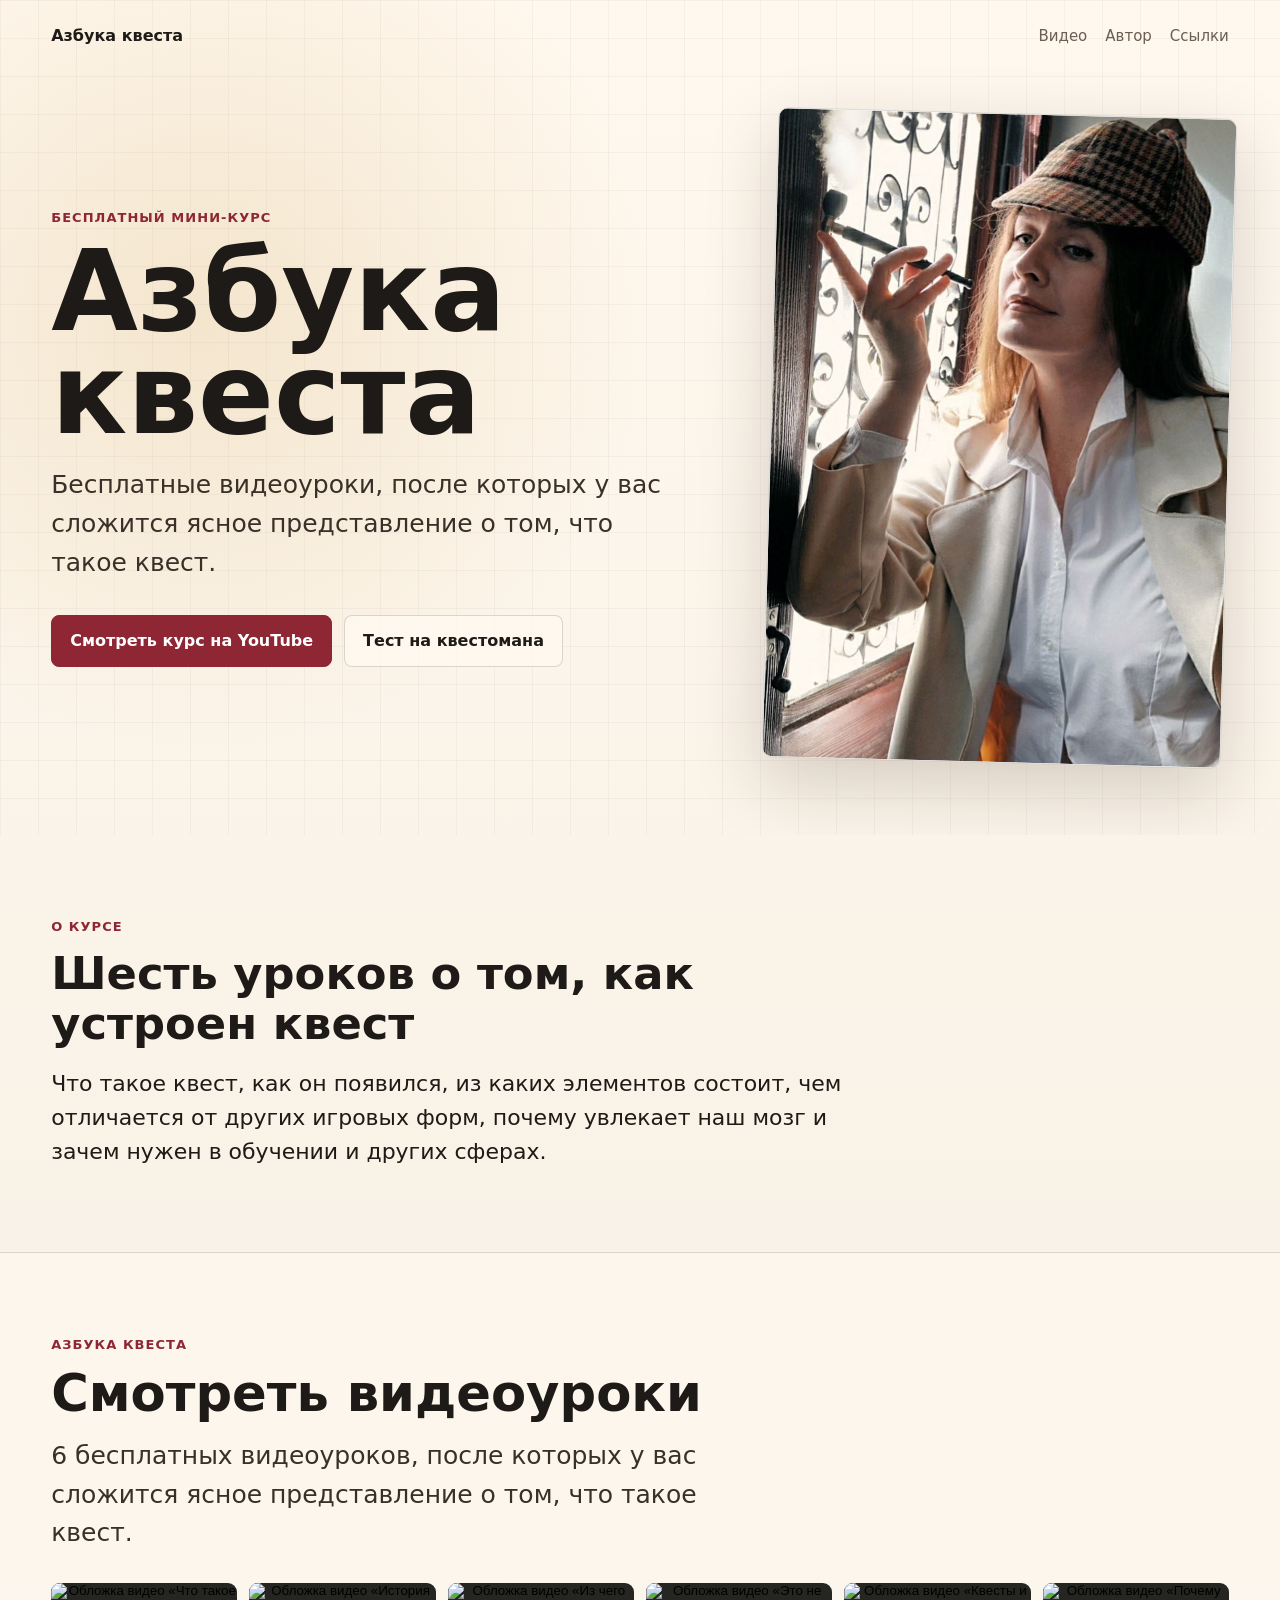
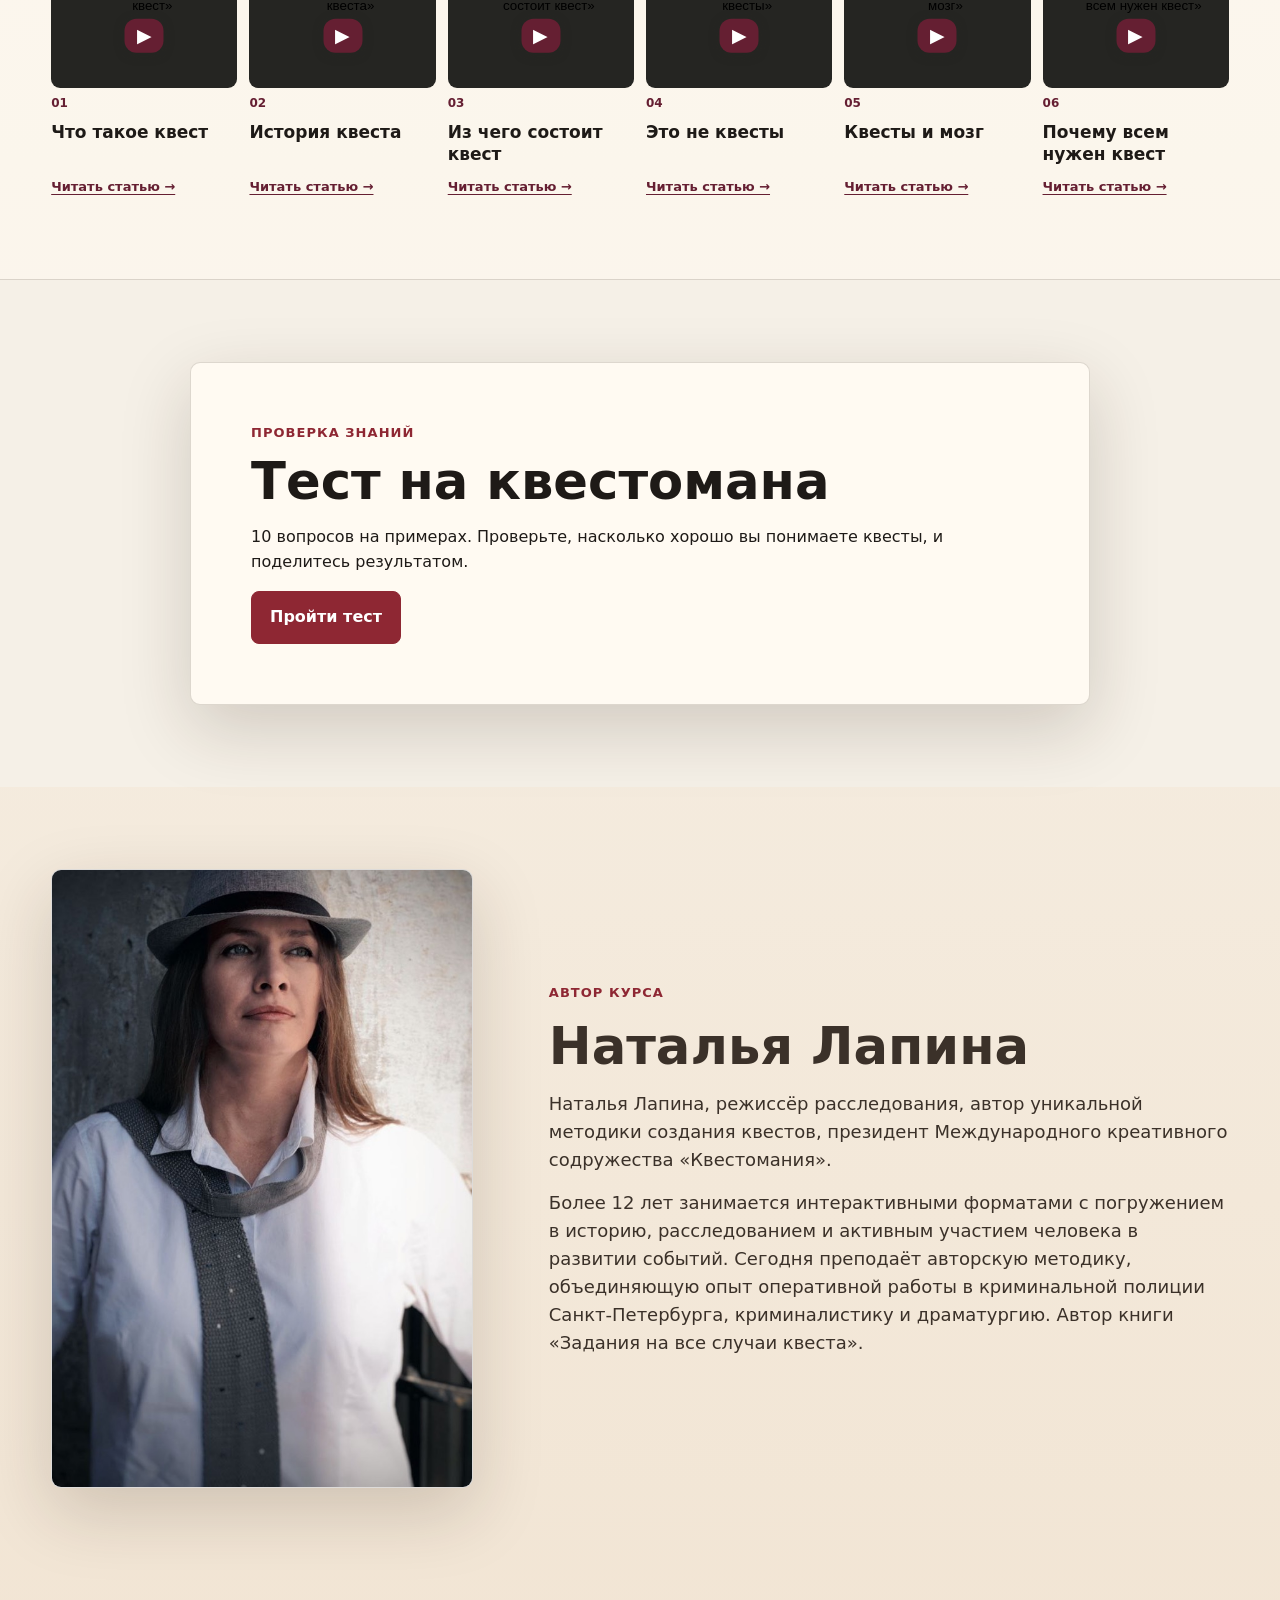
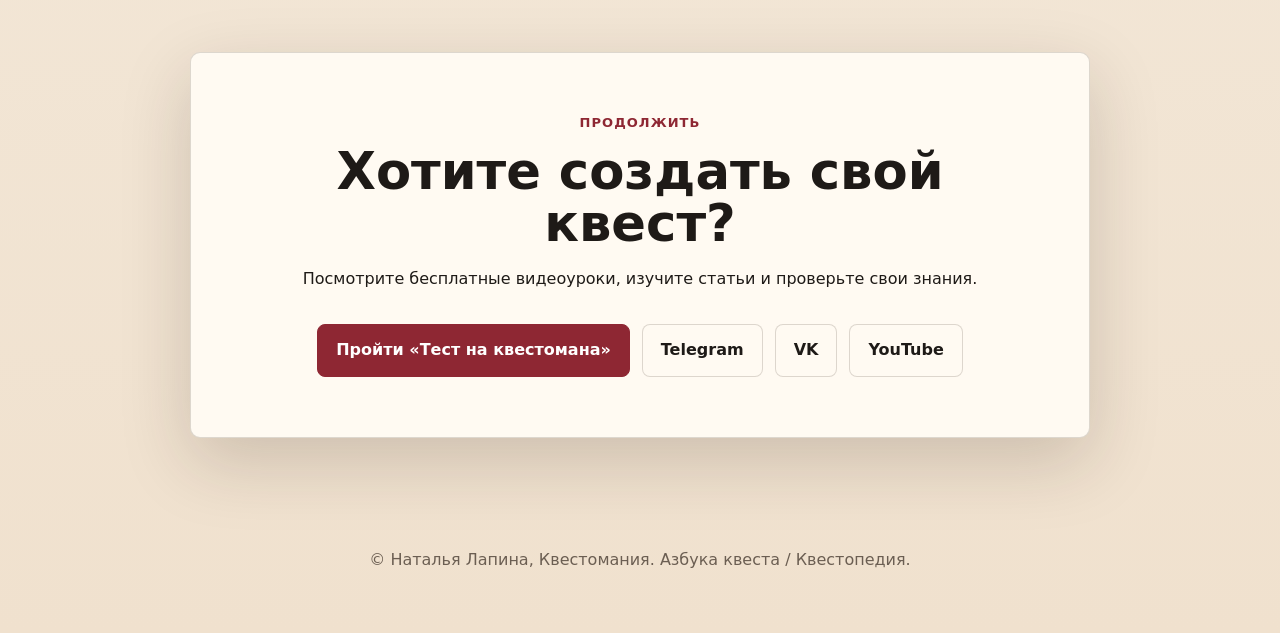
==== index.html @ 69cd8fe6 "Remove lesson count from hero to allow future lessons" ====
<!doctype html>
<html lang="ru"><head><meta charset="utf-8"><meta name="viewport" content="width=device-width, initial-scale=1"><title>Азбука квеста — бесплатный курс Натальи Лапиной</title><meta name="description" content="Бесплатный курс Натальи Лапиной о создании настоящих квестов: что такое квест, история квеста, элементы квеста, отличие от квиза, дозора и игровой экскурсии, квесты и мозг."><meta name="keywords" content="Азбука квеста, Квестопедия, Наталья Лапина, Квестомания, создание квестов, настоящий квест, детективный квест, городской квест, образовательный квест, квест-мастерская"><meta name="author" content="Наталья Лапина"><meta property="og:title" content="Азбука квеста — бесплатный курс Натальи Лапиной"><meta property="og:description" content="6 уроков о настоящих квестах: понятие, история, элементы, отличия от игровых форм и влияние квестов на мозг."><meta property="og:type" content="website"><style>
:root{--paper:#f6efe4;--ink:#1e1a17;--muted:#6b5e52;--line:rgba(48,36,24,.16);--red:#8e2733;--red-dark:#6f1722;--white:#fffaf2;--shadow:0 24px 70px rgba(42,26,14,.18)}*{box-sizing:border-box}html{scroll-behavior:smooth}body{margin:0;background:radial-gradient(circle at 16% 8%,rgba(201,151,62,.18),transparent 28rem),linear-gradient(180deg,#fff8ee 0%,var(--paper) 46%,#f0e1ce 100%);color:var(--ink);font-family:Inter,system-ui,-apple-system,BlinkMacSystemFont,"Segoe UI",Arial,sans-serif;line-height:1.55}a{color:inherit}img{display:block;width:100%}.hero{min-height:92vh;padding:24px clamp(18px,4vw,60px) 72px;position:relative;overflow:hidden}.hero:before{content:"";position:absolute;inset:0;background-image:linear-gradient(rgba(30,26,23,.035) 1px,transparent 1px),linear-gradient(90deg,rgba(30,26,23,.035) 1px,transparent 1px);background-size:38px 38px;pointer-events:none}.topbar,.hero-grid,.section-inner,.footer{position:relative;z-index:1}.topbar{display:flex;align-items:center;justify-content:space-between;gap:20px;max-width:1180px;margin:0 auto 64px}.brand{font-weight:800;text-decoration:none}.navlinks{display:flex;gap:18px;color:var(--muted);font-size:15px}.navlinks a{text-decoration:none}.hero-grid{max-width:1180px;margin:0 auto;display:grid;grid-template-columns:minmax(0,1.05fr) minmax(280px,.75fr);align-items:center;gap:clamp(32px,6vw,78px)}.eyebrow{margin:0 0 12px;color:var(--red);font-size:13px;font-weight:800;letter-spacing:.08em;text-transform:uppercase}h1,h2,h3,p{margin-top:0}h1{margin-bottom:20px;max-width:760px;font-size:clamp(48px,9vw,112px);line-height:.92;letter-spacing:0}h2{margin-bottom:18px;font-size:clamp(30px,4vw,56px);line-height:1.02;letter-spacing:0}h3{margin-bottom:12px;font-size:24px;line-height:1.15;letter-spacing:0}.lead{max-width:680px;color:#3a3028;font-size:clamp(19px,2.2vw,25px)}.actions{display:flex;flex-wrap:wrap;gap:12px;margin-top:32px}.actions.center{justify-content:center}.button{display:inline-flex;min-height:48px;align-items:center;justify-content:center;border:1px solid var(--line);border-radius:8px;padding:13px 18px;font-weight:800;text-decoration:none;transition:transform .18s ease,box-shadow .18s ease}.button:hover{transform:translateY(-2px);box-shadow:0 12px 28px rgba(42,26,14,.15)}.button.primary{background:var(--red);color:#fff;border-color:var(--red)}.button.ghost{background:rgba(255,250,242,.72)}.hero-photo,.author-photo,.ideysha-photo{margin:0;border:1px solid var(--line);border-radius:10px;box-shadow:var(--shadow);overflow:hidden;background:#fff}.hero-photo{transform:rotate(1.5deg)}.hero-photo img{aspect-ratio:.68;height:min(72vh,760px);object-fit:cover;object-position:center}.section{padding:82px clamp(18px,4vw,60px)}.section-inner{max-width:1180px;margin:0 auto}.two-col{display:grid;grid-template-columns:minmax(0,.78fr) minmax(0,1.22fr);gap:clamp(26px,6vw,80px)}.prose{color:#3b3129;font-size:18px}.prose p{margin-bottom:16px}.lessons{background:rgba(255,250,242,.62);border-block:1px solid var(--line)}.lesson-list{display:grid;grid-template-columns:repeat(5,minmax(0,1fr));gap:16px;margin-top:32px}.lesson-card{min-height:340px;display:flex;flex-direction:column;border:1px solid var(--line);border-radius:8px;background:var(--white);padding:22px;box-shadow:0 14px 36px rgba(42,26,14,.08)}.lesson-number{width:44px;height:44px;display:inline-flex;align-items:center;justify-content:center;margin-bottom:20px;border-radius:50%;background:#f2e3cf;color:var(--red-dark);font-weight:900}.lesson-card p{color:var(--muted);font-size:16px}.card-links{display:flex;gap:10px;margin-top:auto;padding-top:18px}.card-links a{flex:1;border:1px solid var(--line);border-radius:8px;padding:10px 12px;text-align:center;font-weight:800;text-decoration:none;background:#fff7ec}.author-grid,.ideysha-grid{display:grid;grid-template-columns:minmax(240px,.62fr) minmax(0,1fr);align-items:center;gap:clamp(28px,6vw,76px)}.author-photo img{aspect-ratio:.68;object-fit:cover;object-position:center}.ideysha{background:#15262b;color:#fff7ec}.ideysha .prose,.ideysha .eyebrow{color:#fff7ec}.ideysha .eyebrow{color:#f1c56b}.ideysha-grid{grid-template-columns:minmax(0,1fr) minmax(280px,.7fr)}.ideysha-photo img{aspect-ratio:1.05;object-fit:cover;object-position:center}.cta{text-align:center}.cta-box{max-width:900px;border:1px solid var(--line);border-radius:10px;background:var(--white);padding:clamp(30px,5vw,60px);box-shadow:var(--shadow)}.footer{padding:28px 20px 44px;color:var(--muted);text-align:center}@media(max-width:1080px){.lesson-list{grid-template-columns:repeat(2,minmax(0,1fr))}}@media(max-width:760px){.topbar{align-items:flex-start;flex-direction:column;margin-bottom:42px}.navlinks{width:100%;justify-content:space-between}.hero{min-height:auto;padding-bottom:44px}.hero-grid,.two-col,.author-grid,.ideysha-grid{grid-template-columns:1fr}.hero-photo{transform:none}.hero-photo img{height:auto}.section{padding-block:56px}.lesson-list{grid-template-columns:1fr}.lesson-card{min-height:0}}
.video-lessons{grid-template-columns:repeat(2,minmax(0,1fr))}.video-lessons .lesson-card{min-height:0}.video-lessons .lesson-card h3{font-size:21px}@media(max-width:760px){.video-lessons{grid-template-columns:1fr}}</style><style>.mini-video-row{display:grid;grid-template-columns:repeat(6,minmax(0,1fr));gap:12px;margin-top:30px}.mini-video-card{min-width:0}.mini-video-card h3{font-size:clamp(13px,1.35vw,17px);line-height:1.3;margin:8px 0 0}.mini-number{display:block;color:#651F32;font-size:12px;font-weight:800;margin-top:6px}.video-launch{width:100%;aspect-ratio:16/9;position:relative;display:block;padding:0;border:0;border-radius:9px;overflow:hidden;cursor:pointer;background:#252522}.video-launch img{width:100%;height:100%;display:block;object-fit:cover}.video-launch iframe{width:100%;height:100%;border:0}.video-play{position:absolute;top:50%;left:50%;transform:translate(-50%,-50%);background:#651F32;color:white;border-radius:12px;padding:5px 12px;font-size:19px;line-height:1.3;box-shadow:0 2px 10px #25252288}.video-launch:focus-visible{outline:3px solid #B89255;outline-offset:3px}@media(max-width:760px){.mini-video-row{display:flex;gap:12px;overflow-x:auto;scroll-snap-type:x proximity;padding-bottom:14px}.mini-video-card{flex:0 0 154px;scroll-snap-align:start}.mini-video-card h3{font-size:14px}}.mini-video-card{display:flex;flex-direction:column}.mini-video-card .video-article-link{display:inline-block;margin-top:auto;padding-top:12px;color:#651F32;font-size:13px;font-weight:800;text-decoration:underline;text-underline-offset:3px}.mini-video-card .video-article-link:hover{color:#252522}<style>.azbuka-intro{max-width:940px;margin:auto;padding:clamp(26px,4vw,52px);border:1px solid rgba(101,31,50,.22);border-left:6px solid #651F32;background:#F5F0E7;border-radius:18px}.azbuka-intro h2{max-width:850px;font-size:clamp(30px,3.5vw,48px);line-height:1.12;margin-bottom:18px}.azbuka-intro p:last-child{font-size:clamp(17px,1.75vw,22px);max-width:850px;line-height:1.55;margin:0}</style></head><body><header class="hero"><nav class="topbar" aria-label="Основная навигация"><a class="brand" href="#top">Азбука квеста</a><div class="navlinks"><a href="#lessons">Видео</a><a href="#author">Автор</a><a href="#contacts">Ссылки</a></div></nav><div class="hero-grid" id="top"><section class="hero-copy"><p class="eyebrow">Бесплатный мини-курс</p><h1>Азбука квеста</h1><p class="lead">Бесплатные видеоуроки, после которых у вас сложится ясное представление о том, что такое квест.</p><div class="actions"><a class="button primary" href="https://www.youtube.com/playlist?list=PLNCTRPRrq4Z8" target="_blank" rel="noreferrer">Смотреть курс на YouTube</a><a class="button ghost" href="test/">Тест на квестомана</a></div></section><figure class="hero-photo"><img src="[data-uri]" alt="Наталья Лапина, автор курса Азбука квеста"></figure></div></header><main><section class="intro section"><div class="section-inner"><div class="azbuka-intro"><p class="eyebrow">О курсе</p><h2>Шесть уроков о том, как устроен квест</h2><p>Что такое квест, как он появился, из каких элементов состоит, чем отличается от других игровых форм, почему увлекает наш мозг и зачем нужен в обучении и других сферах.</p></div></div></section><section class="section lessons" id="lessons"><div class="section-inner"><p class="eyebrow">Азбука квеста</p><h2>Смотреть видеоуроки</h2><p class="lead">6 бесплатных видеоуроков, после которых у вас сложится ясное представление о том, что такое квест.</p><div class="mini-video-row"><article class="mini-video-card"><button class="video-launch" type="button" data-youtube="Jn-knPm4Svk" aria-label="Смотреть видео 1: Что такое квест"><img loading="lazy" src="https://i.ytimg.com/vi/Jn-knPm4Svk/hqdefault.jpg" alt="Обложка видео «Что такое квест»"><span class="video-play" aria-hidden="true">▶</span></button><span class="mini-number">01</span><h3>Что такое квест</h3><a class="video-article-link" href="https://vk.com/@questomanija-chto-takoe-kvest" target="_blank" rel="noopener noreferrer">Читать статью →</a></article><article class="mini-video-card"><button class="video-launch" type="button" data-youtube="jW6POJvx4WA" aria-label="Смотреть видео 2: История квеста"><img loading="lazy" src="https://i.ytimg.com/vi/jW6POJvx4WA/hqdefault.jpg" alt="Обложка видео «История квеста»"><span class="video-play" aria-hidden="true">▶</span></button><span class="mini-number">02</span><h3>История квеста</h3><a class="video-article-link" href="https://vk.com/@questomanija-kvestopediya-2-istoriya-kvesta" target="_blank" rel="noopener noreferrer">Читать статью →</a></article><article class="mini-video-card"><button class="video-launch" type="button" data-youtube="Ya6nwq7uCY0" aria-label="Смотреть видео 3: Из чего состоит квест"><img loading="lazy" src="https://i.ytimg.com/vi/Ya6nwq7uCY0/hqdefault.jpg" alt="Обложка видео «Из чего состоит квест»"><span class="video-play" aria-hidden="true">▶</span></button><span class="mini-number">03</span><h3>Из чего состоит квест</h3><a class="video-article-link" href="https://vk.com/@questomanija-kvestopediya-3-iz-chego-sostoit-kvest" target="_blank" rel="noopener noreferrer">Читать статью →</a></article><article class="mini-video-card"><button class="video-launch" type="button" data-youtube="w9sYBz6BnTk" aria-label="Смотреть видео 4: Это не квесты"><img loading="lazy" src="https://i.ytimg.com/vi/w9sYBz6BnTk/hqdefault.jpg" alt="Обложка видео «Это не квесты»"><span class="video-play" aria-hidden="true">▶</span></button><span class="mini-number">04</span><h3>Это не квесты</h3><a class="video-article-link" href="https://vk.com/@questomanija-kvestopediya-4-eto-ne-kvesty" target="_blank" rel="noopener noreferrer">Читать статью →</a></article><article class="mini-video-card"><button class="video-launch" type="button" data-youtube="xln9HRz0F1E" aria-label="Смотреть видео 5: Квесты и мозг"><img loading="lazy" src="https://i.ytimg.com/vi/xln9HRz0F1E/hqdefault.jpg" alt="Обложка видео «Квесты и мозг»"><span class="video-play" aria-hidden="true">▶</span></button><span class="mini-number">05</span><h3>Квесты и мозг</h3><a class="video-article-link" href="https://vk.com/@questomanija-kvestopediya-5-kvesty-i-mozg" target="_blank" rel="noopener noreferrer">Читать статью →</a></article><article class="mini-video-card"><button class="video-launch" type="button" data-youtube="5U7kJAAYSE4" aria-label="Смотреть видео 6: Почему всем нужен квест"><img loading="lazy" src="https://i.ytimg.com/vi/5U7kJAAYSE4/hqdefault.jpg" alt="Обложка видео «Почему всем нужен квест»"><span class="video-play" aria-hidden="true">▶</span></button><span class="mini-number">06</span><h3>Почему всем нужен квест</h3><a class="video-article-link" href="https://vk.ru/@questomanija-kvestopediya-6-pochemu-vsem-nuzhen-kvest" target="_blank" rel="noopener noreferrer">Читать статью →</a></article></div></div></section><section class="section" id="questoman-test" style="background:#F5F0E7"><div class="section-inner cta-box"><p class="eyebrow">Проверка знаний</p><h2>Тест на квестомана</h2><p>10 вопросов на примерах. Проверьте, насколько хорошо вы понимаете квесты, и поделитесь результатом.</p><a class="button primary" href="test/">Пройти тест</a></div></section><section class="section author" id="author"><div class="section-inner author-grid"><figure class="author-photo"><img src="[data-uri]" alt="Наталья Лапина, Квестомания"></figure><div class="prose"><p class="eyebrow">Автор курса</p><h2>Наталья Лапина</h2><p>Наталья Лапина, режиссёр расследования, автор уникальной методики создания квестов, президент Международного креативного содружества «Квестомания».</p><p>Более 12 лет занимается интерактивными форматами с погружением в историю, расследованием и активным участием человека в развитии событий. Сегодня преподаёт авторскую методику, объединяющую опыт оперативной работы в криминальной полиции Санкт-Петербурга, криминалистику и драматургию. Автор книги «Задания на все случаи квеста».</p></div></div></section><section class="section cta" id="contacts"><div class="section-inner cta-box"><p class="eyebrow">Продолжить</p><h2>Хотите создать свой квест?</h2><p>Посмотрите бесплатные видеоуроки, изучите статьи и проверьте свои знания.</p><div class="actions center"><a class="button primary" href="test/">Пройти «Тест на квестомана»</a><a class="button ghost" href="https://t.me/questomanija" target="_blank" rel="noreferrer">Telegram</a><a class="button ghost" href="https://vk.com/questomanija" target="_blank" rel="noreferrer">VK</a><a class="button ghost" href="https://www.youtube.com/@questomanija" target="_blank" rel="noreferrer">YouTube</a></div></div></section></main><footer class="footer"><p>© Наталья Лапина, Квестомания. Азбука квеста / Квестопедия.</p></footer><script>document.querySelectorAll(".video-launch").forEach(button=>button.addEventListener("click",()=>{const id=button.dataset.youtube;const player=document.createElement("iframe");player.src="https://www.youtube-nocookie.com/embed/"+encodeURIComponent(id)+"?autoplay=1";player.title="Видеоурок: "+button.closest(".mini-video-card").querySelector("h3").textContent;player.allow="autoplay; encrypted-media; picture-in-picture; web-share";player.allowFullscreen=true;button.replaceWith(player)}));</script></body></html>
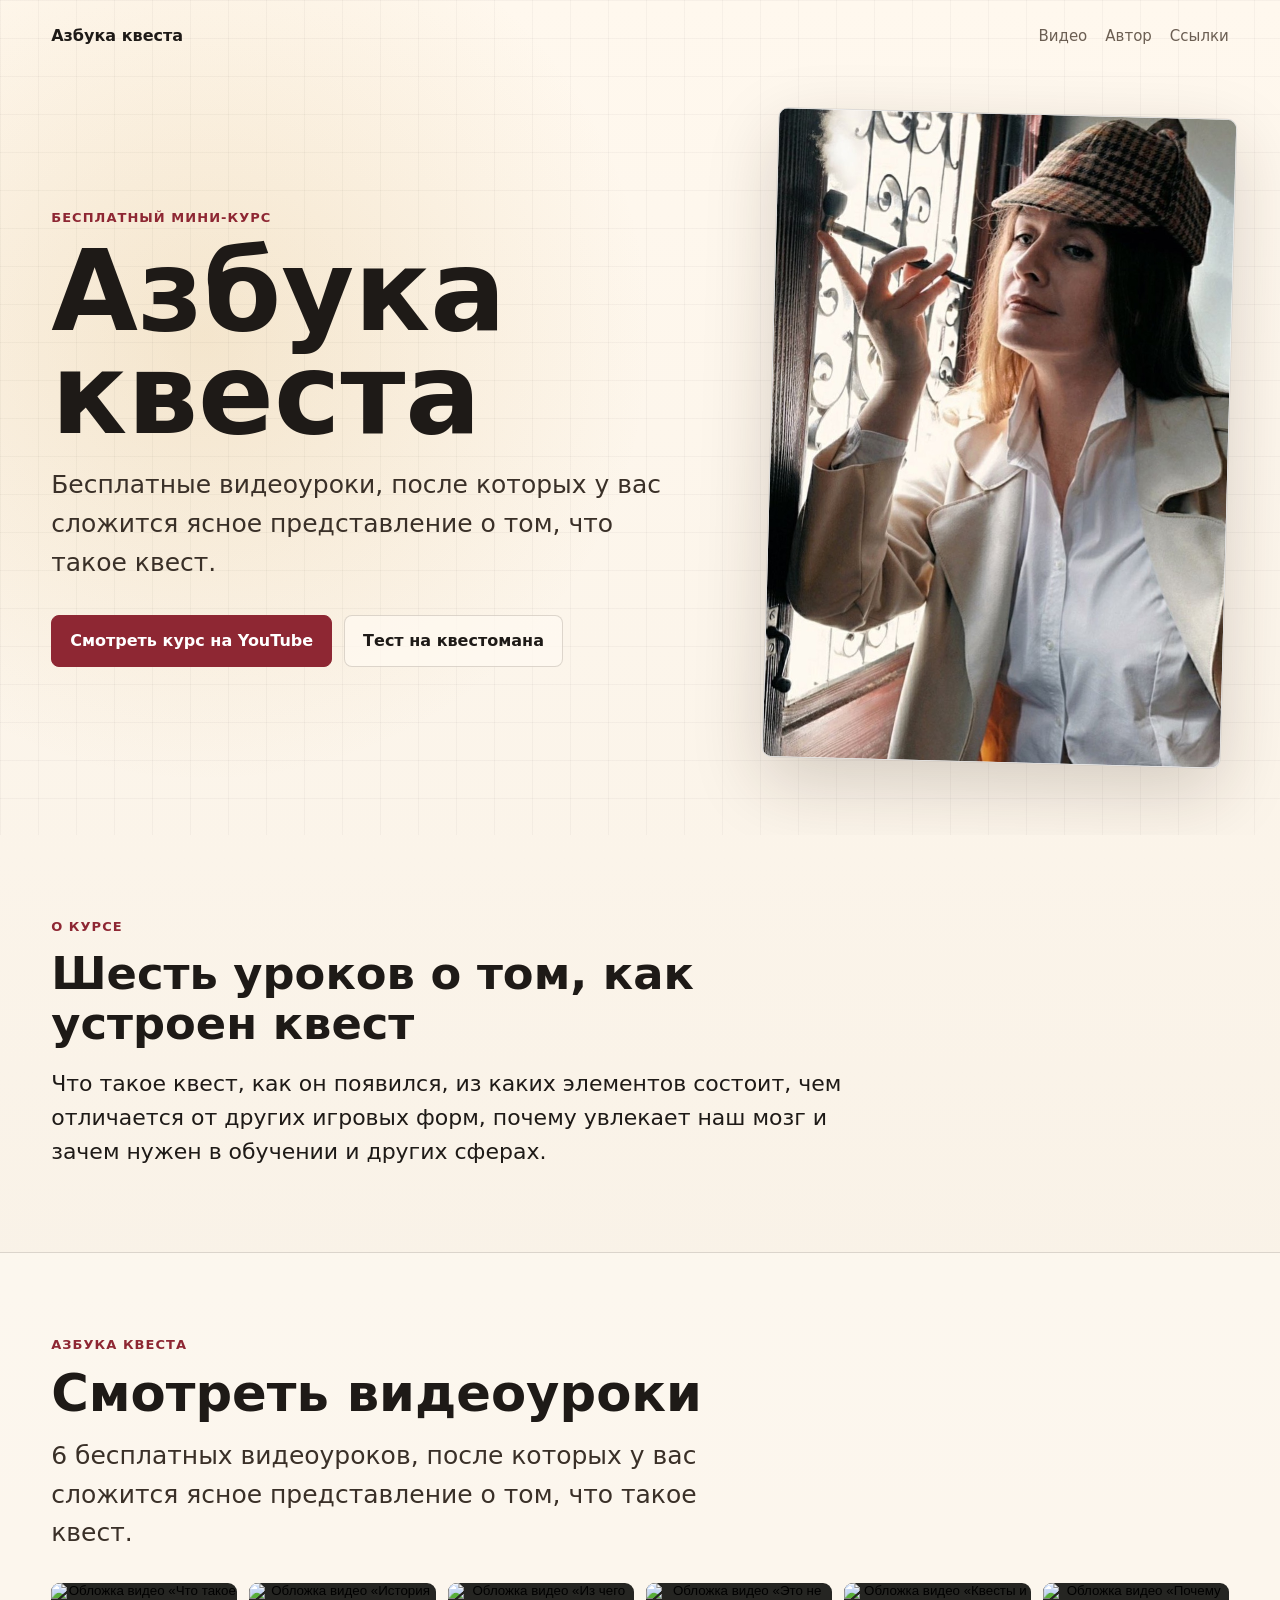
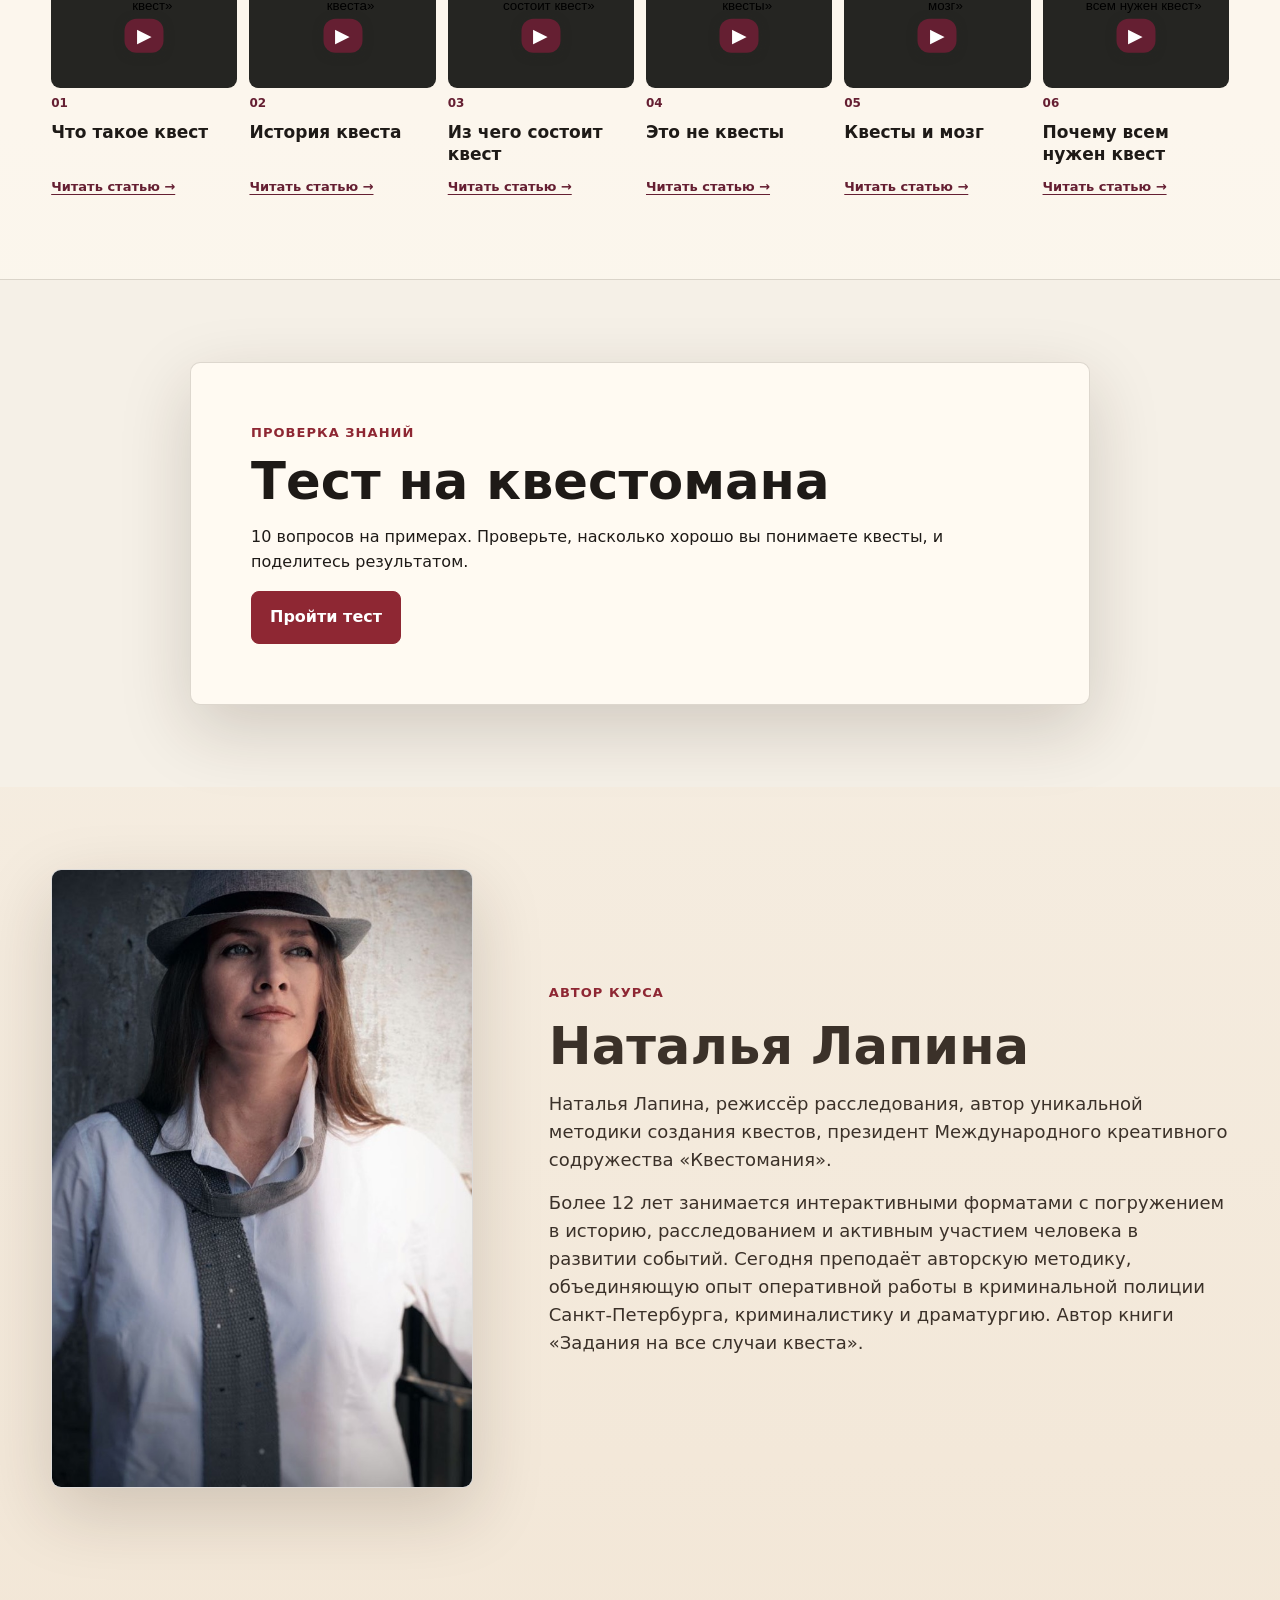
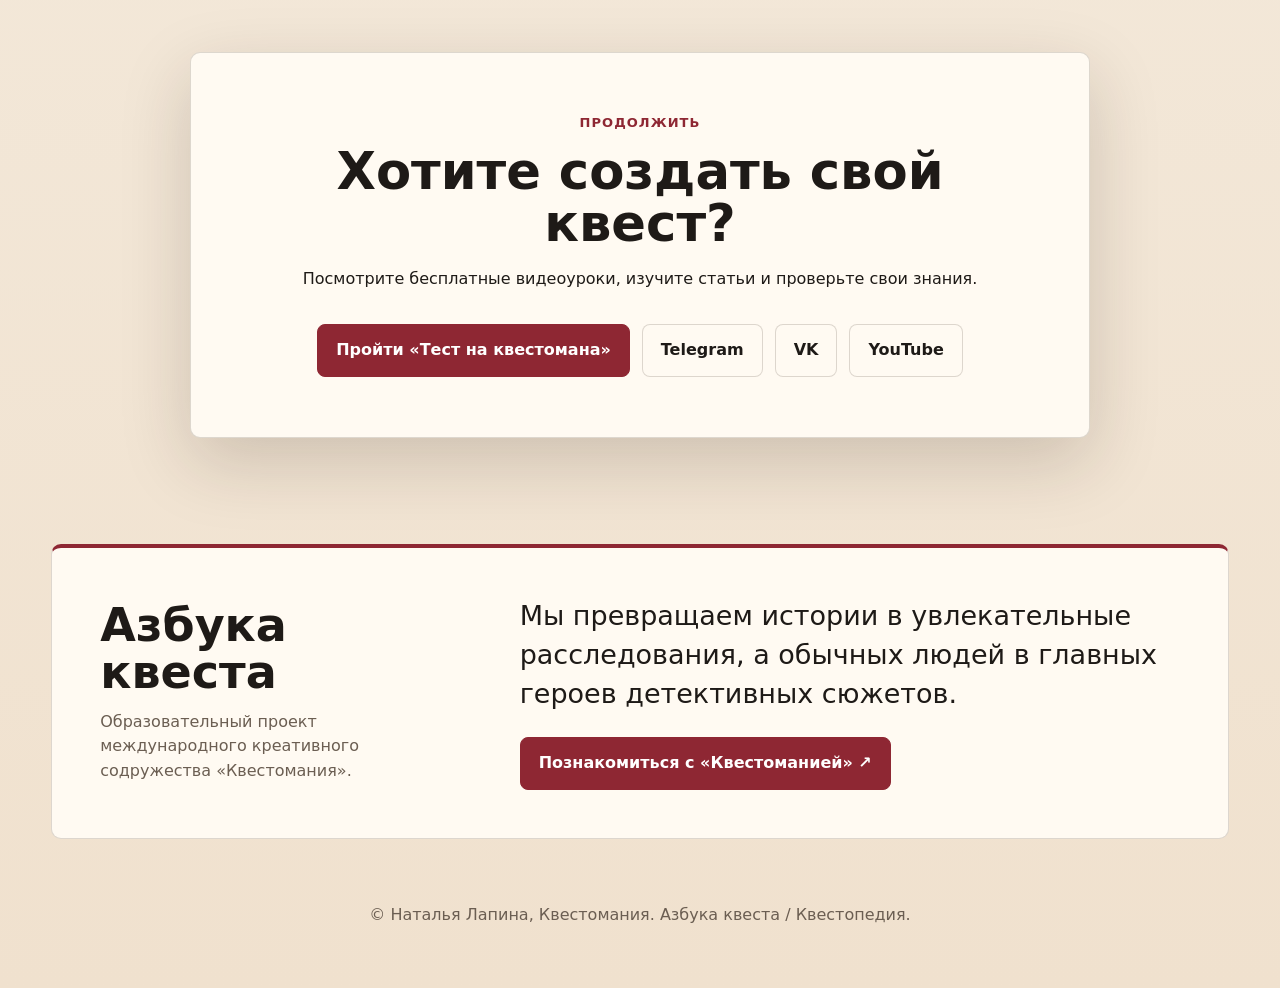
==== commit 213eff37: "Add Questomanija educational project block above footer" ====
--- a/index.html
+++ b/index.html
@@ -1,4 +1,6 @@
 <!doctype html>
 <html lang="ru"><head><meta charset="utf-8"><meta name="viewport" content="width=device-width, initial-scale=1"><title>Азбука квеста — бесплатный курс Натальи Лапиной</title><meta name="description" content="Бесплатный курс Натальи Лапиной о создании настоящих квестов: что такое квест, история квеста, элементы квеста, отличие от квиза, дозора и игровой экскурсии, квесты и мозг."><meta name="keywords" content="Азбука квеста, Квестопедия, Наталья Лапина, Квестомания, создание квестов, настоящий квест, детективный квест, городской квест, образовательный квест, квест-мастерская"><meta name="author" content="Наталья Лапина"><meta property="og:title" content="Азбука квеста — бесплатный курс Натальи Лапиной"><meta property="og:description" content="6 уроков о настоящих квестах: понятие, история, элементы, отличия от игровых форм и влияние квестов на мозг."><meta property="og:type" content="website"><style>
 :root{--paper:#f6efe4;--ink:#1e1a17;--muted:#6b5e52;--line:rgba(48,36,24,.16);--red:#8e2733;--red-dark:#6f1722;--white:#fffaf2;--shadow:0 24px 70px rgba(42,26,14,.18)}*{box-sizing:border-box}html{scroll-behavior:smooth}body{margin:0;background:radial-gradient(circle at 16% 8%,rgba(201,151,62,.18),transparent 28rem),linear-gradient(180deg,#fff8ee 0%,var(--paper) 46%,#f0e1ce 100%);color:var(--ink);font-family:Inter,system-ui,-apple-system,BlinkMacSystemFont,"Segoe UI",Arial,sans-serif;line-height:1.55}a{color:inherit}img{display:block;width:100%}.hero{min-height:92vh;padding:24px clamp(18px,4vw,60px) 72px;position:relative;overflow:hidden}.hero:before{content:"";position:absolute;inset:0;background-image:linear-gradient(rgba(30,26,23,.035) 1px,transparent 1px),linear-gradient(90deg,rgba(30,26,23,.035) 1px,transparent 1px);background-size:38px 38px;pointer-events:none}.topbar,.hero-grid,.section-inner,.footer{position:relative;z-index:1}.topbar{display:flex;align-items:center;justify-content:space-between;gap:20px;max-width:1180px;margin:0 auto 64px}.brand{font-weight:800;text-decoration:none}.navlinks{display:flex;gap:18px;color:var(--muted);font-size:15px}.navlinks a{text-decoration:none}.hero-grid{max-width:1180px;margin:0 auto;display:grid;grid-template-columns:minmax(0,1.05fr) minmax(280px,.75fr);align-items:center;gap:clamp(32px,6vw,78px)}.eyebrow{margin:0 0 12px;color:var(--red);font-size:13px;font-weight:800;letter-spacing:.08em;text-transform:uppercase}h1,h2,h3,p{margin-top:0}h1{margin-bottom:20px;max-width:760px;font-size:clamp(48px,9vw,112px);line-height:.92;letter-spacing:0}h2{margin-bottom:18px;font-size:clamp(30px,4vw,56px);line-height:1.02;letter-spacing:0}h3{margin-bottom:12px;font-size:24px;line-height:1.15;letter-spacing:0}.lead{max-width:680px;color:#3a3028;font-size:clamp(19px,2.2vw,25px)}.actions{display:flex;flex-wrap:wrap;gap:12px;margin-top:32px}.actions.center{justify-content:center}.button{display:inline-flex;min-height:48px;align-items:center;justify-content:center;border:1px solid var(--line);border-radius:8px;padding:13px 18px;font-weight:800;text-decoration:none;transition:transform .18s ease,box-shadow .18s ease}.button:hover{transform:translateY(-2px);box-shadow:0 12px 28px rgba(42,26,14,.15)}.button.primary{background:var(--red);color:#fff;border-color:var(--red)}.button.ghost{background:rgba(255,250,242,.72)}.hero-photo,.author-photo,.ideysha-photo{margin:0;border:1px solid var(--line);border-radius:10px;box-shadow:var(--shadow);overflow:hidden;background:#fff}.hero-photo{transform:rotate(1.5deg)}.hero-photo img{aspect-ratio:.68;height:min(72vh,760px);object-fit:cover;object-position:center}.section{padding:82px clamp(18px,4vw,60px)}.section-inner{max-width:1180px;margin:0 auto}.two-col{display:grid;grid-template-columns:minmax(0,.78fr) minmax(0,1.22fr);gap:clamp(26px,6vw,80px)}.prose{color:#3b3129;font-size:18px}.prose p{margin-bottom:16px}.lessons{background:rgba(255,250,242,.62);border-block:1px solid var(--line)}.lesson-list{display:grid;grid-template-columns:repeat(5,minmax(0,1fr));gap:16px;margin-top:32px}.lesson-card{min-height:340px;display:flex;flex-direction:column;border:1px solid var(--line);border-radius:8px;background:var(--white);padding:22px;box-shadow:0 14px 36px rgba(42,26,14,.08)}.lesson-number{width:44px;height:44px;display:inline-flex;align-items:center;justify-content:center;margin-bottom:20px;border-radius:50%;background:#f2e3cf;color:var(--red-dark);font-weight:900}.lesson-card p{color:var(--muted);font-size:16px}.card-links{display:flex;gap:10px;margin-top:auto;padding-top:18px}.card-links a{flex:1;border:1px solid var(--line);border-radius:8px;padding:10px 12px;text-align:center;font-weight:800;text-decoration:none;background:#fff7ec}.author-grid,.ideysha-grid{display:grid;grid-template-columns:minmax(240px,.62fr) minmax(0,1fr);align-items:center;gap:clamp(28px,6vw,76px)}.author-photo img{aspect-ratio:.68;object-fit:cover;object-position:center}.ideysha{background:#15262b;color:#fff7ec}.ideysha .prose,.ideysha .eyebrow{color:#fff7ec}.ideysha .eyebrow{color:#f1c56b}.ideysha-grid{grid-template-columns:minmax(0,1fr) minmax(280px,.7fr)}.ideysha-photo img{aspect-ratio:1.05;object-fit:cover;object-position:center}.cta{text-align:center}.cta-box{max-width:900px;border:1px solid var(--line);border-radius:10px;background:var(--white);padding:clamp(30px,5vw,60px);box-shadow:var(--shadow)}.footer{padding:28px 20px 44px;color:var(--muted);text-align:center}@media(max-width:1080px){.lesson-list{grid-template-columns:repeat(2,minmax(0,1fr))}}@media(max-width:760px){.topbar{align-items:flex-start;flex-direction:column;margin-bottom:42px}.navlinks{width:100%;justify-content:space-between}.hero{min-height:auto;padding-bottom:44px}.hero-grid,.two-col,.author-grid,.ideysha-grid{grid-template-columns:1fr}.hero-photo{transform:none}.hero-photo img{height:auto}.section{padding-block:56px}.lesson-list{grid-template-columns:1fr}.lesson-card{min-height:0}}
-.video-lessons{grid-template-columns:repeat(2,minmax(0,1fr))}.video-lessons .lesson-card{min-height:0}.video-lessons .lesson-card h3{font-size:21px}@media(max-width:760px){.video-lessons{grid-template-columns:1fr}}</style><style>.mini-video-row{display:grid;grid-template-columns:repeat(6,minmax(0,1fr));gap:12px;margin-top:30px}.mini-video-card{min-width:0}.mini-video-card h3{font-size:clamp(13px,1.35vw,17px);line-height:1.3;margin:8px 0 0}.mini-number{display:block;color:#651F32;font-size:12px;font-weight:800;margin-top:6px}.video-launch{width:100%;aspect-ratio:16/9;position:relative;display:block;padding:0;border:0;border-radius:9px;overflow:hidden;cursor:pointer;background:#252522}.video-launch img{width:100%;height:100%;display:block;object-fit:cover}.video-launch iframe{width:100%;height:100%;border:0}.video-play{position:absolute;top:50%;left:50%;transform:translate(-50%,-50%);background:#651F32;color:white;border-radius:12px;padding:5px 12px;font-size:19px;line-height:1.3;box-shadow:0 2px 10px #25252288}.video-launch:focus-visible{outline:3px solid #B89255;outline-offset:3px}@media(max-width:760px){.mini-video-row{display:flex;gap:12px;overflow-x:auto;scroll-snap-type:x proximity;padding-bottom:14px}.mini-video-card{flex:0 0 154px;scroll-snap-align:start}.mini-video-card h3{font-size:14px}}.mini-video-card{display:flex;flex-direction:column}.mini-video-card .video-article-link{display:inline-block;margin-top:auto;padding-top:12px;color:#651F32;font-size:13px;font-weight:800;text-decoration:underline;text-underline-offset:3px}.mini-video-card .video-article-link:hover{color:#252522}<style>.azbuka-intro{max-width:940px;margin:auto;padding:clamp(26px,4vw,52px);border:1px solid rgba(101,31,50,.22);border-left:6px solid #651F32;background:#F5F0E7;border-radius:18px}.azbuka-intro h2{max-width:850px;font-size:clamp(30px,3.5vw,48px);line-height:1.12;margin-bottom:18px}.azbuka-intro p:last-child{font-size:clamp(17px,1.75vw,22px);max-width:850px;line-height:1.55;margin:0}</style></head><body><header class="hero"><nav class="topbar" aria-label="Основная навигация"><a class="brand" href="#top">Азбука квеста</a><div class="navlinks"><a href="#lessons">Видео</a><a href="#author">Автор</a><a href="#contacts">Ссылки</a></div></nav><div class="hero-grid" id="top"><section class="hero-copy"><p class="eyebrow">Бесплатный мини-курс</p><h1>Азбука квеста</h1><p class="lead">Бесплатные видеоуроки, после которых у вас сложится ясное представление о том, что такое квест.</p><div class="actions"><a class="button primary" href="https://www.youtube.com/playlist?list=PLNCTRPRrq4Z8" target="_blank" rel="noreferrer">Смотреть курс на YouTube</a><a class="button ghost" href="test/">Тест на квестомана</a></div></section><figure class="hero-photo"><img src="[data-uri]" alt="Наталья Лапина, автор курса Азбука квеста"></figure></div></header><main><section class="intro section"><div class="section-inner"><div class="azbuka-intro"><p class="eyebrow">О курсе</p><h2>Шесть уроков о том, как устроен квест</h2><p>Что такое квест, как он появился, из каких элементов состоит, чем отличается от других игровых форм, почему увлекает наш мозг и зачем нужен в обучении и других сферах.</p></div></div></section><section class="section lessons" id="lessons"><div class="section-inner"><p class="eyebrow">Азбука квеста</p><h2>Смотреть видеоуроки</h2><p class="lead">6 бесплатных видеоуроков, после которых у вас сложится ясное представление о том, что такое квест.</p><div class="mini-video-row"><article class="mini-video-card"><button class="video-launch" type="button" data-youtube="Jn-knPm4Svk" aria-label="Смотреть видео 1: Что такое квест"><img loading="lazy" src="https://i.ytimg.com/vi/Jn-knPm4Svk/hqdefault.jpg" alt="Обложка видео «Что такое квест»"><span class="video-play" aria-hidden="true">▶</span></button><span class="mini-number">01</span><h3>Что такое квест</h3><a class="video-article-link" href="https://vk.com/@questomanija-chto-takoe-kvest" target="_blank" rel="noopener noreferrer">Читать статью →</a></article><article class="mini-video-card"><button class="video-launch" type="button" data-youtube="jW6POJvx4WA" aria-label="Смотреть видео 2: История квеста"><img loading="lazy" src="https://i.ytimg.com/vi/jW6POJvx4WA/hqdefault.jpg" alt="Обложка видео «История квеста»"><span class="video-play" aria-hidden="true">▶</span></button><span class="mini-number">02</span><h3>История квеста</h3><a class="video-article-link" href="https://vk.com/@questomanija-kvestopediya-2-istoriya-kvesta" target="_blank" rel="noopener noreferrer">Читать статью →</a></article><article class="mini-video-card"><button class="video-launch" type="button" data-youtube="Ya6nwq7uCY0" aria-label="Смотреть видео 3: Из чего состоит квест"><img loading="lazy" src="https://i.ytimg.com/vi/Ya6nwq7uCY0/hqdefault.jpg" alt="Обложка видео «Из чего состоит квест»"><span class="video-play" aria-hidden="true">▶</span></button><span class="mini-number">03</span><h3>Из чего состоит квест</h3><a class="video-article-link" href="https://vk.com/@questomanija-kvestopediya-3-iz-chego-sostoit-kvest" target="_blank" rel="noopener noreferrer">Читать статью →</a></article><article class="mini-video-card"><button class="video-launch" type="button" data-youtube="w9sYBz6BnTk" aria-label="Смотреть видео 4: Это не квесты"><img loading="lazy" src="https://i.ytimg.com/vi/w9sYBz6BnTk/hqdefault.jpg" alt="Обложка видео «Это не квесты»"><span class="video-play" aria-hidden="true">▶</span></button><span class="mini-number">04</span><h3>Это не квесты</h3><a class="video-article-link" href="https://vk.com/@questomanija-kvestopediya-4-eto-ne-kvesty" target="_blank" rel="noopener noreferrer">Читать статью →</a></article><article class="mini-video-card"><button class="video-launch" type="button" data-youtube="xln9HRz0F1E" aria-label="Смотреть видео 5: Квесты и мозг"><img loading="lazy" src="https://i.ytimg.com/vi/xln9HRz0F1E/hqdefault.jpg" alt="Обложка видео «Квесты и мозг»"><span class="video-play" aria-hidden="true">▶</span></button><span class="mini-number">05</span><h3>Квесты и мозг</h3><a class="video-article-link" href="https://vk.com/@questomanija-kvestopediya-5-kvesty-i-mozg" target="_blank" rel="noopener noreferrer">Читать статью →</a></article><article class="mini-video-card"><button class="video-launch" type="button" data-youtube="5U7kJAAYSE4" aria-label="Смотреть видео 6: Почему всем нужен квест"><img loading="lazy" src="https://i.ytimg.com/vi/5U7kJAAYSE4/hqdefault.jpg" alt="Обложка видео «Почему всем нужен квест»"><span class="video-play" aria-hidden="true">▶</span></button><span class="mini-number">06</span><h3>Почему всем нужен квест</h3><a class="video-article-link" href="https://vk.ru/@questomanija-kvestopediya-6-pochemu-vsem-nuzhen-kvest" target="_blank" rel="noopener noreferrer">Читать статью →</a></article></div></div></section><section class="section" id="questoman-test" style="background:#F5F0E7"><div class="section-inner cta-box"><p class="eyebrow">Проверка знаний</p><h2>Тест на квестомана</h2><p>10 вопросов на примерах. Проверьте, насколько хорошо вы понимаете квесты, и поделитесь результатом.</p><a class="button primary" href="test/">Пройти тест</a></div></section><section class="section author" id="author"><div class="section-inner author-grid"><figure class="author-photo"><img src="[data-uri]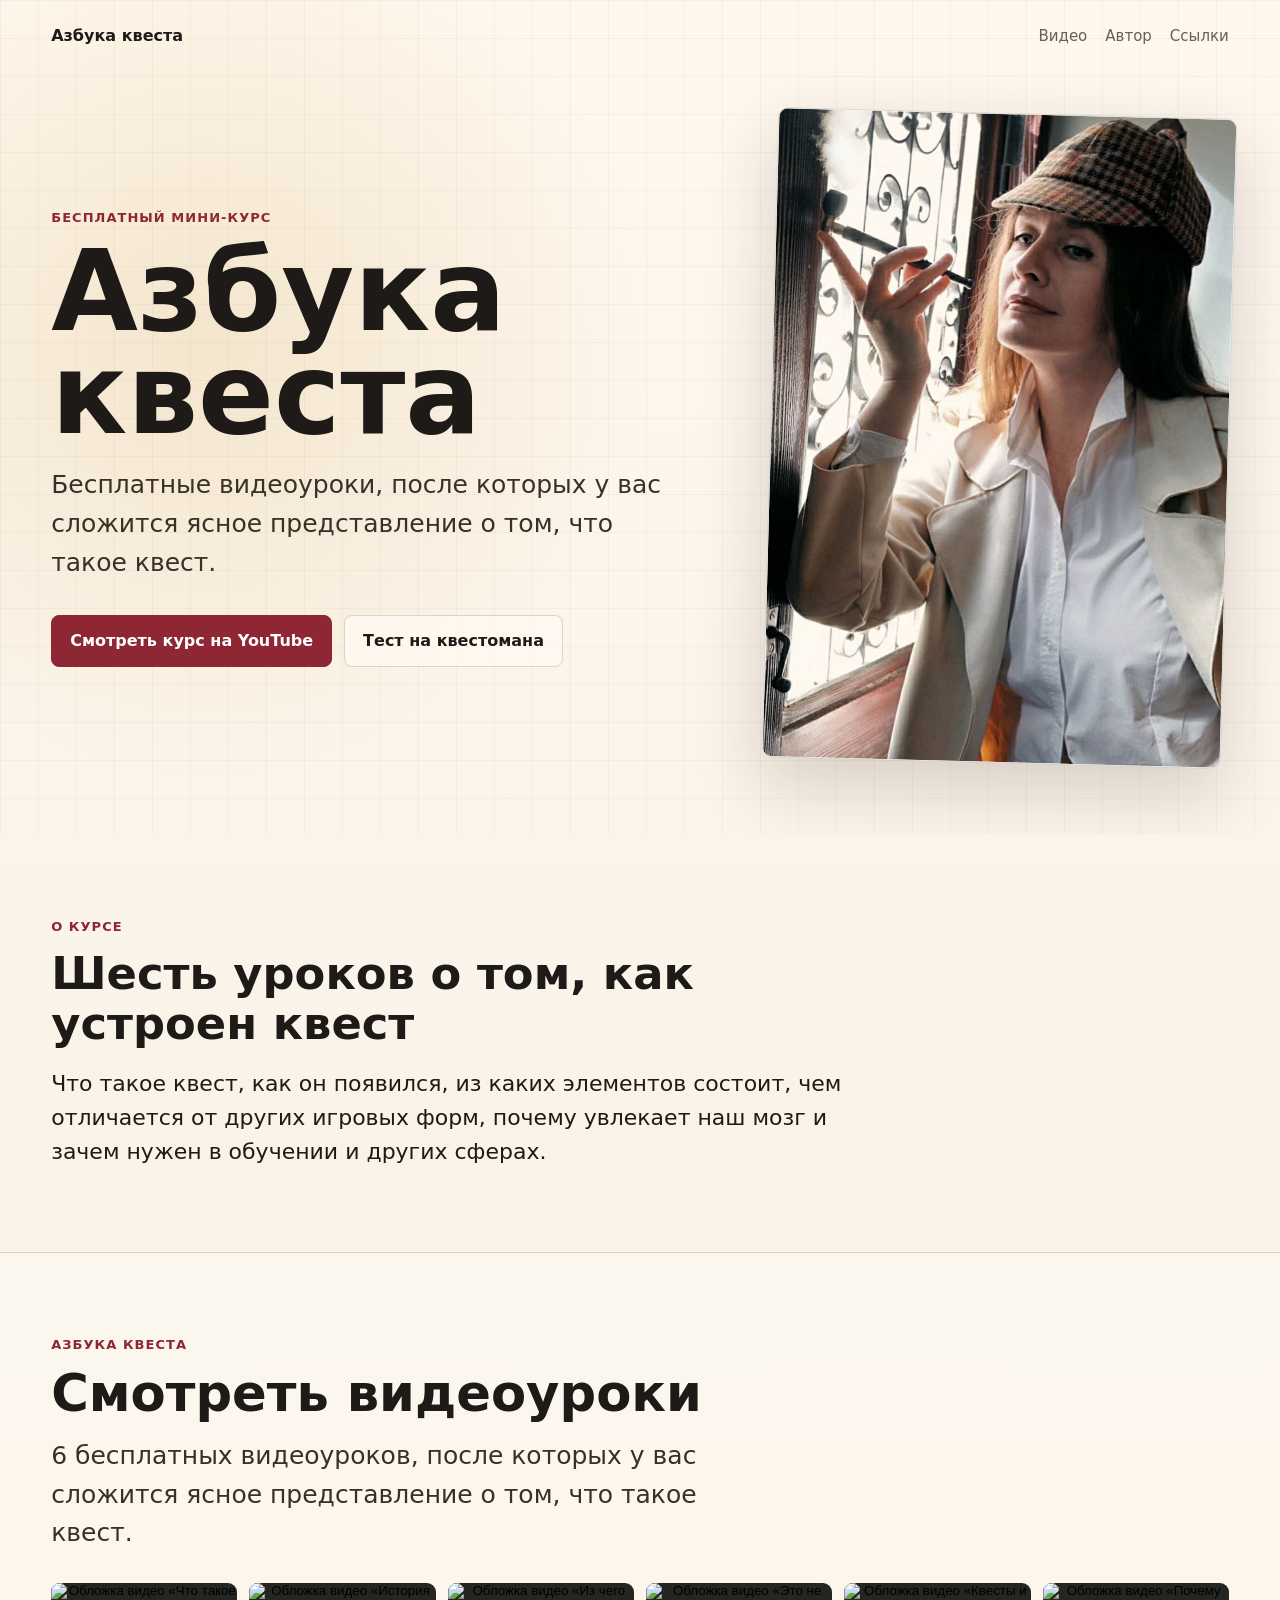
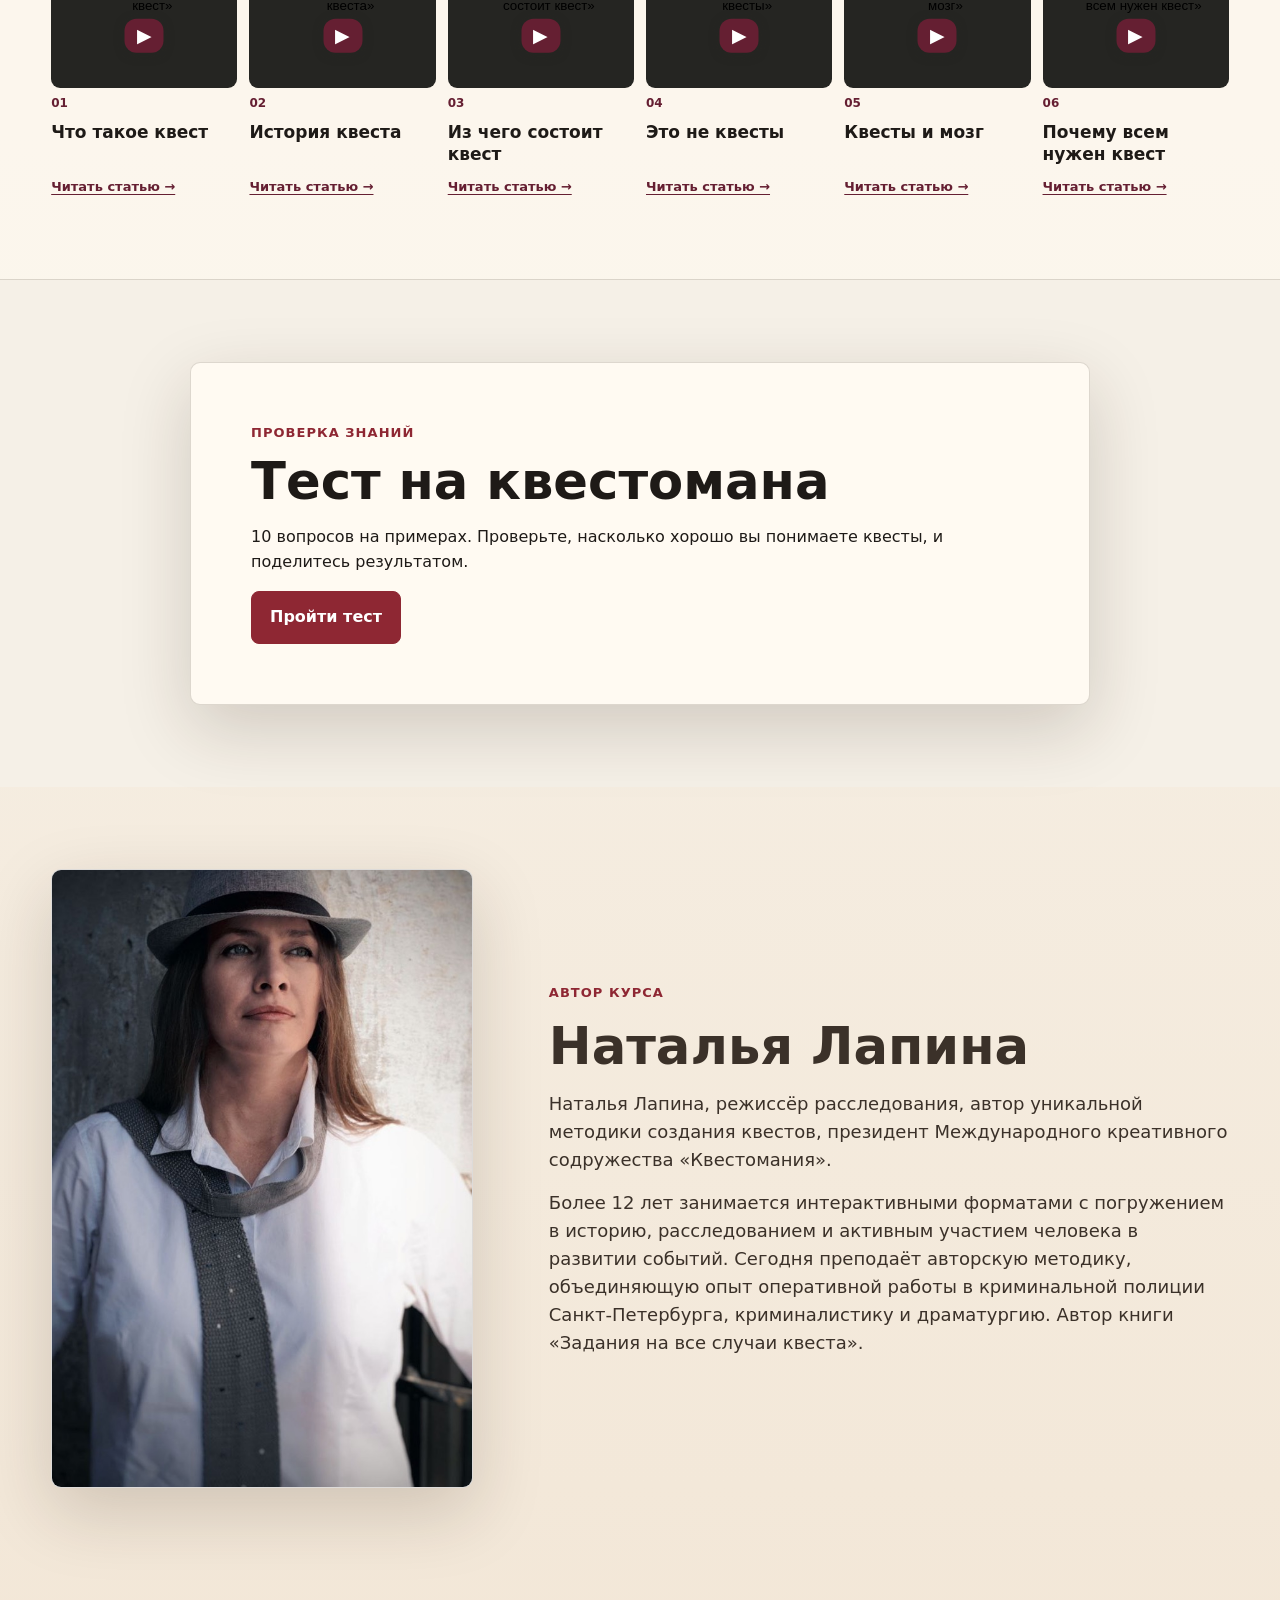
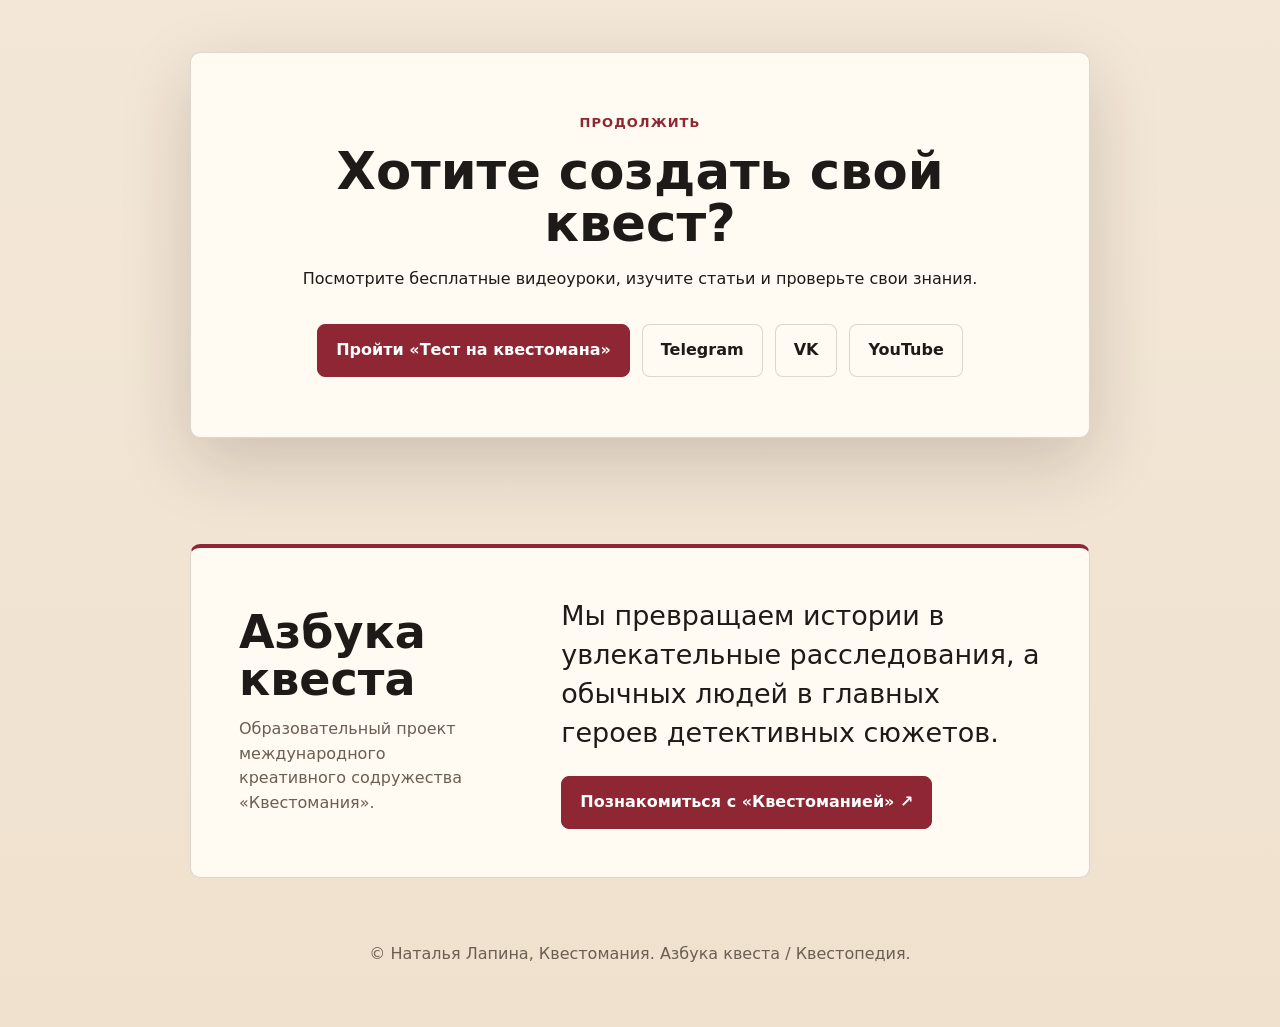
==== commit eb5fb710: "Align Questomanija footer card width with existing course CTA" ====
--- a/index.html
+++ b/index.html
@@ -2,5 +2,5 @@
 <html lang="ru"><head><meta charset="utf-8"><meta name="viewport" content="width=device-width, initial-scale=1"><title>Азбука квеста — бесплатный курс Натальи Лапиной</title><meta name="description" content="Бесплатный курс Натальи Лапиной о создании настоящих квестов: что такое квест, история квеста, элементы квеста, отличие от квиза, дозора и игровой экскурсии, квесты и мозг."><meta name="keywords" content="Азбука квеста, Квестопедия, Наталья Лапина, Квестомания, создание квестов, настоящий квест, детективный квест, городской квест, образовательный квест, квест-мастерская"><meta name="author" content="Наталья Лапина"><meta property="og:title" content="Азбука квеста — бесплатный курс Натальи Лапиной"><meta property="og:description" content="6 уроков о настоящих квестах: понятие, история, элементы, отличия от игровых форм и влияние квестов на мозг."><meta property="og:type" content="website"><style>
 :root{--paper:#f6efe4;--ink:#1e1a17;--muted:#6b5e52;--line:rgba(48,36,24,.16);--red:#8e2733;--red-dark:#6f1722;--white:#fffaf2;--shadow:0 24px 70px rgba(42,26,14,.18)}*{box-sizing:border-box}html{scroll-behavior:smooth}body{margin:0;background:radial-gradient(circle at 16% 8%,rgba(201,151,62,.18),transparent 28rem),linear-gradient(180deg,#fff8ee 0%,var(--paper) 46%,#f0e1ce 100%);color:var(--ink);font-family:Inter,system-ui,-apple-system,BlinkMacSystemFont,"Segoe UI",Arial,sans-serif;line-height:1.55}a{color:inherit}img{display:block;width:100%}.hero{min-height:92vh;padding:24px clamp(18px,4vw,60px) 72px;position:relative;overflow:hidden}.hero:before{content:"";position:absolute;inset:0;background-image:linear-gradient(rgba(30,26,23,.035) 1px,transparent 1px),linear-gradient(90deg,rgba(30,26,23,.035) 1px,transparent 1px);background-size:38px 38px;pointer-events:none}.topbar,.hero-grid,.section-inner,.footer{position:relative;z-index:1}.topbar{display:flex;align-items:center;justify-content:space-between;gap:20px;max-width:1180px;margin:0 auto 64px}.brand{font-weight:800;text-decoration:none}.navlinks{display:flex;gap:18px;color:var(--muted);font-size:15px}.navlinks a{text-decoration:none}.hero-grid{max-width:1180px;margin:0 auto;display:grid;grid-template-columns:minmax(0,1.05fr) minmax(280px,.75fr);align-items:center;gap:clamp(32px,6vw,78px)}.eyebrow{margin:0 0 12px;color:var(--red);font-size:13px;font-weight:800;letter-spacing:.08em;text-transform:uppercase}h1,h2,h3,p{margin-top:0}h1{margin-bottom:20px;max-width:760px;font-size:clamp(48px,9vw,112px);line-height:.92;letter-spacing:0}h2{margin-bottom:18px;font-size:clamp(30px,4vw,56px);line-height:1.02;letter-spacing:0}h3{margin-bottom:12px;font-size:24px;line-height:1.15;letter-spacing:0}.lead{max-width:680px;color:#3a3028;font-size:clamp(19px,2.2vw,25px)}.actions{display:flex;flex-wrap:wrap;gap:12px;margin-top:32px}.actions.center{justify-content:center}.button{display:inline-flex;min-height:48px;align-items:center;justify-content:center;border:1px solid var(--line);border-radius:8px;padding:13px 18px;font-weight:800;text-decoration:none;transition:transform .18s ease,box-shadow .18s ease}.button:hover{transform:translateY(-2px);box-shadow:0 12px 28px rgba(42,26,14,.15)}.button.primary{background:var(--red);color:#fff;border-color:var(--red)}.button.ghost{background:rgba(255,250,242,.72)}.hero-photo,.author-photo,.ideysha-photo{margin:0;border:1px solid var(--line);border-radius:10px;box-shadow:var(--shadow);overflow:hidden;background:#fff}.hero-photo{transform:rotate(1.5deg)}.hero-photo img{aspect-ratio:.68;height:min(72vh,760px);object-fit:cover;object-position:center}.section{padding:82px clamp(18px,4vw,60px)}.section-inner{max-width:1180px;margin:0 auto}.two-col{display:grid;grid-template-columns:minmax(0,.78fr) minmax(0,1.22fr);gap:clamp(26px,6vw,80px)}.prose{color:#3b3129;font-size:18px}.prose p{margin-bottom:16px}.lessons{background:rgba(255,250,242,.62);border-block:1px solid var(--line)}.lesson-list{display:grid;grid-template-columns:repeat(5,minmax(0,1fr));gap:16px;margin-top:32px}.lesson-card{min-height:340px;display:flex;flex-direction:column;border:1px solid var(--line);border-radius:8px;background:var(--white);padding:22px;box-shadow:0 14px 36px rgba(42,26,14,.08)}.lesson-number{width:44px;height:44px;display:inline-flex;align-items:center;justify-content:center;margin-bottom:20px;border-radius:50%;background:#f2e3cf;color:var(--red-dark);font-weight:900}.lesson-card p{color:var(--muted);font-size:16px}.card-links{display:flex;gap:10px;margin-top:auto;padding-top:18px}.card-links a{flex:1;border:1px solid var(--line);border-radius:8px;padding:10px 12px;text-align:center;font-weight:800;text-decoration:none;background:#fff7ec}.author-grid,.ideysha-grid{display:grid;grid-template-columns:minmax(240px,.62fr) minmax(0,1fr);align-items:center;gap:clamp(28px,6vw,76px)}.author-photo img{aspect-ratio:.68;object-fit:cover;object-position:center}.ideysha{background:#15262b;color:#fff7ec}.ideysha .prose,.ideysha .eyebrow{color:#fff7ec}.ideysha .eyebrow{color:#f1c56b}.ideysha-grid{grid-template-columns:minmax(0,1fr) minmax(280px,.7fr)}.ideysha-photo img{aspect-ratio:1.05;object-fit:cover;object-position:center}.cta{text-align:center}.cta-box{max-width:900px;border:1px solid var(--line);border-radius:10px;background:var(--white);padding:clamp(30px,5vw,60px);box-shadow:var(--shadow)}.footer{padding:28px 20px 44px;color:var(--muted);text-align:center}@media(max-width:1080px){.lesson-list{grid-template-columns:repeat(2,minmax(0,1fr))}}@media(max-width:760px){.topbar{align-items:flex-start;flex-direction:column;margin-bottom:42px}.navlinks{width:100%;justify-content:space-between}.hero{min-height:auto;padding-bottom:44px}.hero-grid,.two-col,.author-grid,.ideysha-grid{grid-template-columns:1fr}.hero-photo{transform:none}.hero-photo img{height:auto}.section{padding-block:56px}.lesson-list{grid-template-columns:1fr}.lesson-card{min-height:0}}
 .video-lessons{grid-template-columns:repeat(2,minmax(0,1fr))}.video-lessons .lesson-card{min-height:0}.video-lessons .lesson-card h3{font-size:21px}@media(max-width:760px){.video-lessons{grid-template-columns:1fr}}</style><style>.mini-video-row{display:grid;grid-template-columns:repeat(6,minmax(0,1fr));gap:12px;margin-top:30px}.mini-video-card{min-width:0}.mini-video-card h3{font-size:clamp(13px,1.35vw,17px);line-height:1.3;margin:8px 0 0}.mini-number{display:block;color:#651F32;font-size:12px;font-weight:800;margin-top:6px}.video-launch{width:100%;aspect-ratio:16/9;position:relative;display:block;padding:0;border:0;border-radius:9px;overflow:hidden;cursor:pointer;background:#252522}.video-launch img{width:100%;height:100%;display:block;object-fit:cover}.video-launch iframe{width:100%;height:100%;border:0}.video-play{position:absolute;top:50%;left:50%;transform:translate(-50%,-50%);background:#651F32;color:white;border-radius:12px;padding:5px 12px;font-size:19px;line-height:1.3;box-shadow:0 2px 10px #25252288}.video-launch:focus-visible{outline:3px solid #B89255;outline-offset:3px}@media(max-width:760px){.mini-video-row{display:flex;gap:12px;overflow-x:auto;scroll-snap-type:x proximity;padding-bottom:14px}.mini-video-card{flex:0 0 154px;scroll-snap-align:start}.mini-video-card h3{font-size:14px}}.mini-video-card{display:flex;flex-direction:column}.mini-video-card .video-article-link{display:inline-block;margin-top:auto;padding-top:12px;color:#651F32;font-size:13px;font-weight:800;text-decoration:underline;text-underline-offset:3px}.mini-video-card .video-article-link:hover{color:#252522}<style>.azbuka-intro{max-width:940px;margin:auto;padding:clamp(26px,4vw,52px);border:1px solid rgba(101,31,50,.22);border-left:6px solid #651F32;background:#F5F0E7;border-radius:18px}.azbuka-intro h2{max-width:850px;font-size:clamp(30px,3.5vw,48px);line-height:1.12;margin-bottom:18px}.azbuka-intro p:last-child{font-size:clamp(17px,1.75vw,22px);max-width:850px;line-height:1.55;margin:0}</style><style>
-.questomania-project{padding-top:24px;padding-bottom:36px}.questomania-project .project-card{display:grid;grid-template-columns:minmax(0,.7fr) minmax(0,1.3fr);gap:clamp(24px,5vw,64px);align-items:center;padding:clamp(26px,4vw,48px);border:1px solid var(--line);border-top:4px solid var(--red);border-radius:10px;background:var(--white)}.questomania-project h2{font-size:clamp(30px,4vw,46px);margin-bottom:14px}.questomania-project .project-origin{color:var(--muted);font-size:16px;margin:0;max-width:380px}.questomania-project .project-statement{font-size:clamp(20px,2.3vw,27px);line-height:1.45;margin-bottom:24px}.questomania-project .button{max-width:100%;text-align:center}.questomania-project a:focus-visible{outline:3px solid var(--red);outline-offset:4px}@media(max-width:760px){.questomania-project .project-card{grid-template-columns:1fr;gap:24px}.questomania-project{padding-top:12px;padding-bottom:24px}}
+.questomania-project{padding-top:24px;padding-bottom:36px}.questomania-project .project-card{max-width:900px;display:grid;grid-template-columns:minmax(0,.7fr) minmax(0,1.3fr);gap:clamp(24px,5vw,64px);align-items:center;padding:clamp(26px,4vw,48px);border:1px solid var(--line);border-top:4px solid var(--red);border-radius:10px;background:var(--white)}.questomania-project h2{font-size:clamp(30px,4vw,46px);margin-bottom:14px}.questomania-project .project-origin{color:var(--muted);font-size:16px;margin:0;max-width:380px}.questomania-project .project-statement{font-size:clamp(20px,2.3vw,27px);line-height:1.45;margin-bottom:24px}.questomania-project .button{max-width:100%;text-align:center}.questomania-project a:focus-visible{outline:3px solid var(--red);outline-offset:4px}@media(max-width:760px){.questomania-project .project-card{grid-template-columns:1fr;gap:24px}.questomania-project{padding-top:12px;padding-bottom:24px}}
 </style></head><body><header class="hero"><nav class="topbar" aria-label="Основная навигация"><a class="brand" href="#top">Азбука квеста</a><div class="navlinks"><a href="#lessons">Видео</a><a href="#author">Автор</a><a href="#contacts">Ссылки</a></div></nav><div class="hero-grid" id="top"><section class="hero-copy"><p class="eyebrow">Бесплатный мини-курс</p><h1>Азбука квеста</h1><p class="lead">Бесплатные видеоуроки, после которых у вас сложится ясное представление о том, что такое квест.</p><div class="actions"><a class="button primary" href="https://www.youtube.com/playlist?list=PLNCTRPRrq4Z8" target="_blank" rel="noreferrer">Смотреть курс на YouTube</a><a class="button ghost" href="test/">Тест на квестомана</a></div></section><figure class="hero-photo"><img src="[data-uri]" alt="Наталья Лапина, автор курса Азбука квеста"></figure></div></header><main><section class="intro section"><div class="section-inner"><div class="azbuka-intro"><p class="eyebrow">О курсе</p><h2>Шесть уроков о том, как устроен квест</h2><p>Что такое квест, как он появился, из каких элементов состоит, чем отличается от других игровых форм, почему увлекает наш мозг и зачем нужен в обучении и других сферах.</p></div></div></section><section class="section lessons" id="lessons"><div class="section-inner"><p class="eyebrow">Азбука квеста</p><h2>Смотреть видеоуроки</h2><p class="lead">6 бесплатных видеоуроков, после которых у вас сложится ясное представление о том, что такое квест.</p><div class="mini-video-row"><article class="mini-video-card"><button class="video-launch" type="button" data-youtube="Jn-knPm4Svk" aria-label="Смотреть видео 1: Что такое квест"><img loading="lazy" src="https://i.ytimg.com/vi/Jn-knPm4Svk/hqdefault.jpg" alt="Обложка видео «Что такое квест»"><span class="video-play" aria-hidden="true">▶</span></button><span class="mini-number">01</span><h3>Что такое квест</h3><a class="video-article-link" href="https://vk.com/@questomanija-chto-takoe-kvest" target="_blank" rel="noopener noreferrer">Читать статью →</a></article><article class="mini-video-card"><button class="video-launch" type="button" data-youtube="jW6POJvx4WA" aria-label="Смотреть видео 2: История квеста"><img loading="lazy" src="https://i.ytimg.com/vi/jW6POJvx4WA/hqdefault.jpg" alt="Обложка видео «История квеста»"><span class="video-play" aria-hidden="true">▶</span></button><span class="mini-number">02</span><h3>История квеста</h3><a class="video-article-link" href="https://vk.com/@questomanija-kvestopediya-2-istoriya-kvesta" target="_blank" rel="noopener noreferrer">Читать статью →</a></article><article class="mini-video-card"><button class="video-launch" type="button" data-youtube="Ya6nwq7uCY0" aria-label="Смотреть видео 3: Из чего состоит квест"><img loading="lazy" src="https://i.ytimg.com/vi/Ya6nwq7uCY0/hqdefault.jpg" alt="Обложка видео «Из чего состоит квест»"><span class="video-play" aria-hidden="true">▶</span></button><span class="mini-number">03</span><h3>Из чего состоит квест</h3><a class="video-article-link" href="https://vk.com/@questomanija-kvestopediya-3-iz-chego-sostoit-kvest" target="_blank" rel="noopener noreferrer">Читать статью →</a></article><article class="mini-video-card"><button class="video-launch" type="button" data-youtube="w9sYBz6BnTk" aria-label="Смотреть видео 4: Это не квесты"><img loading="lazy" src="https://i.ytimg.com/vi/w9sYBz6BnTk/hqdefault.jpg" alt="Обложка видео «Это не квесты»"><span class="video-play" aria-hidden="true">▶</span></button><span class="mini-number">04</span><h3>Это не квесты</h3><a class="video-article-link" href="https://vk.com/@questomanija-kvestopediya-4-eto-ne-kvesty" target="_blank" rel="noopener noreferrer">Читать статью →</a></article><article class="mini-video-card"><button class="video-launch" type="button" data-youtube="xln9HRz0F1E" aria-label="Смотреть видео 5: Квесты и мозг"><img loading="lazy" src="https://i.ytimg.com/vi/xln9HRz0F1E/hqdefault.jpg" alt="Обложка видео «Квесты и мозг»"><span class="video-play" aria-hidden="true">▶</span></button><span class="mini-number">05</span><h3>Квесты и мозг</h3><a class="video-article-link" href="https://vk.com/@questomanija-kvestopediya-5-kvesty-i-mozg" target="_blank" rel="noopener noreferrer">Читать статью →</a></article><article class="mini-video-card"><button class="video-launch" type="button" data-youtube="5U7kJAAYSE4" aria-label="Смотреть видео 6: Почему всем нужен квест"><img loading="lazy" src="https://i.ytimg.com/vi/5U7kJAAYSE4/hqdefault.jpg" alt="Обложка видео «Почему всем нужен квест»"><span class="video-play" aria-hidden="true">▶</span></button><span class="mini-number">06</span><h3>Почему всем нужен квест</h3><a class="video-article-link" href="https://vk.ru/@questomanija-kvestopediya-6-pochemu-vsem-nuzhen-kvest" target="_blank" rel="noopener noreferrer">Читать статью →</a></article></div></div></section><section class="section" id="questoman-test" style="background:#F5F0E7"><div class="section-inner cta-box"><p class="eyebrow">Проверка знаний</p><h2>Тест на квестомана</h2><p>10 вопросов на примерах. Проверьте, насколько хорошо вы понимаете квесты, и поделитесь результатом.</p><a class="button primary" href="test/">Пройти тест</a></div></section><section class="section author" id="author"><div class="section-inner author-grid"><figure class="author-photo"><img src="[data-uri]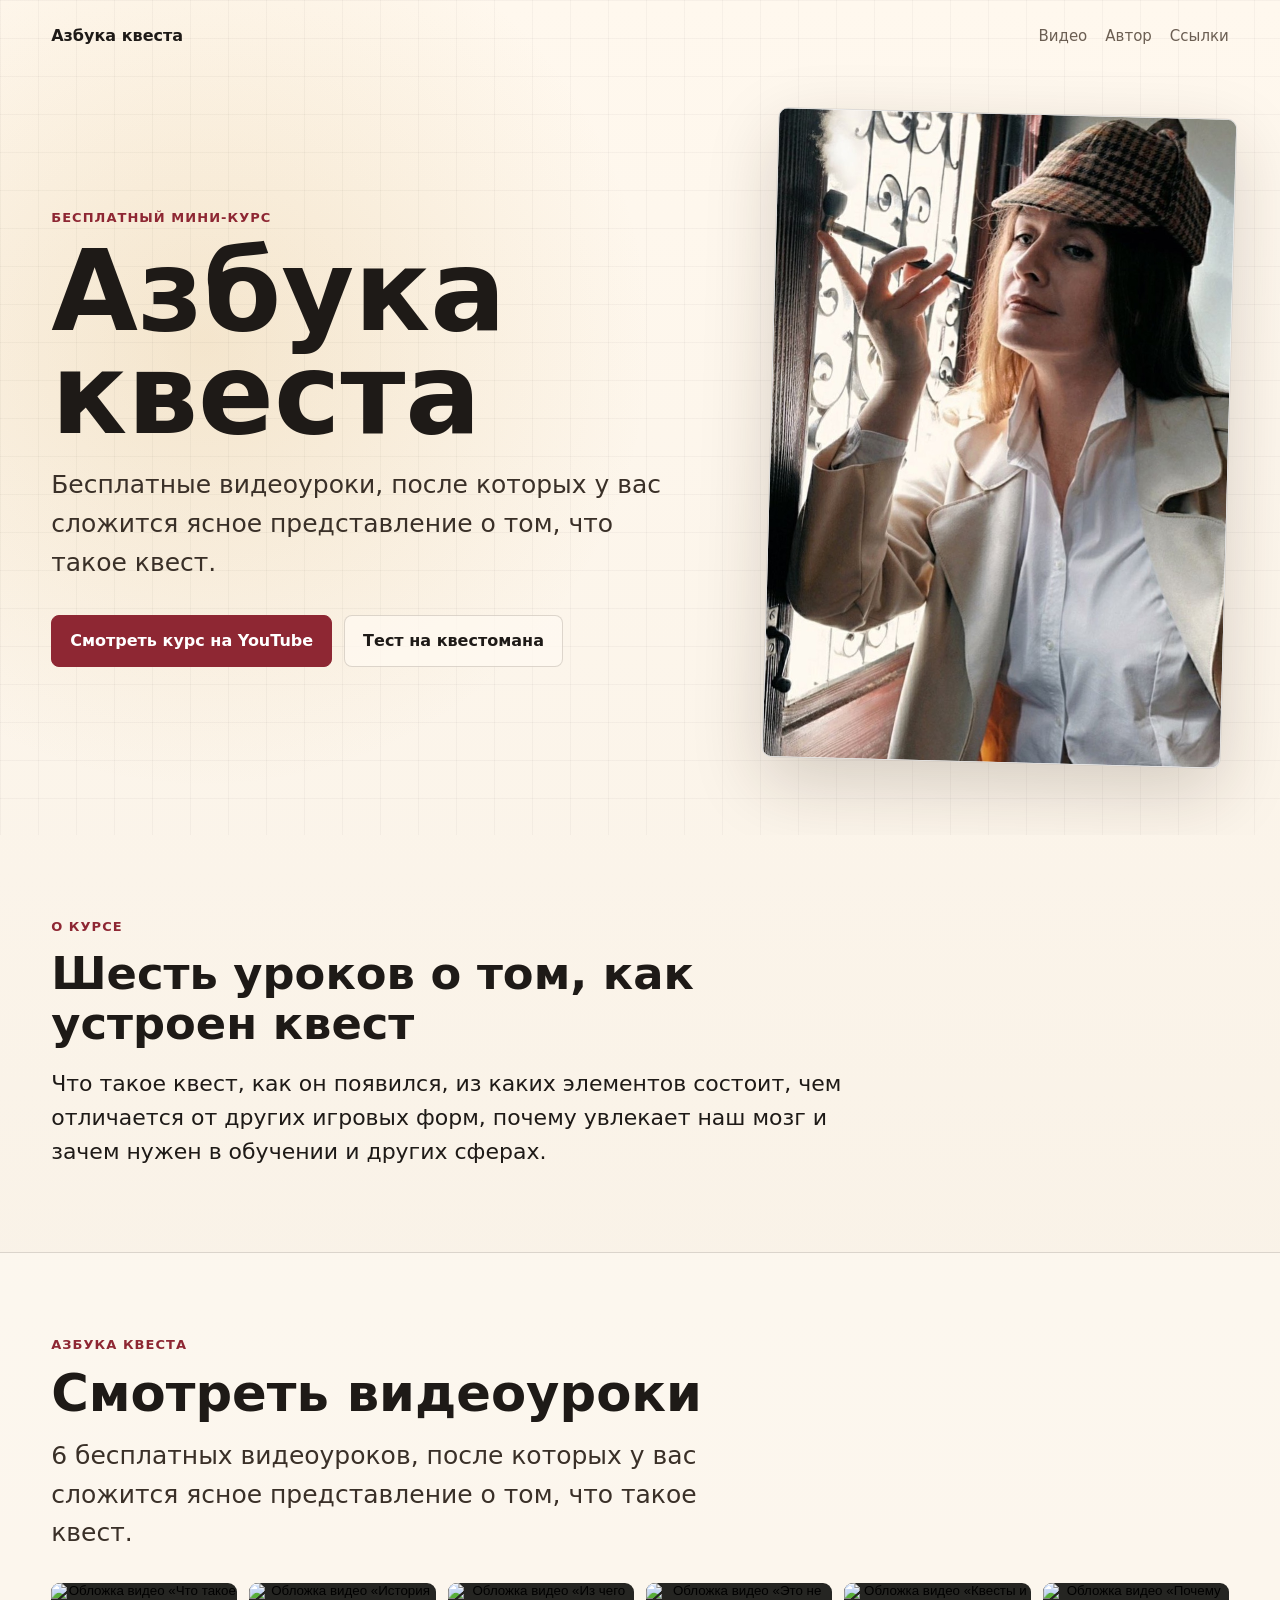
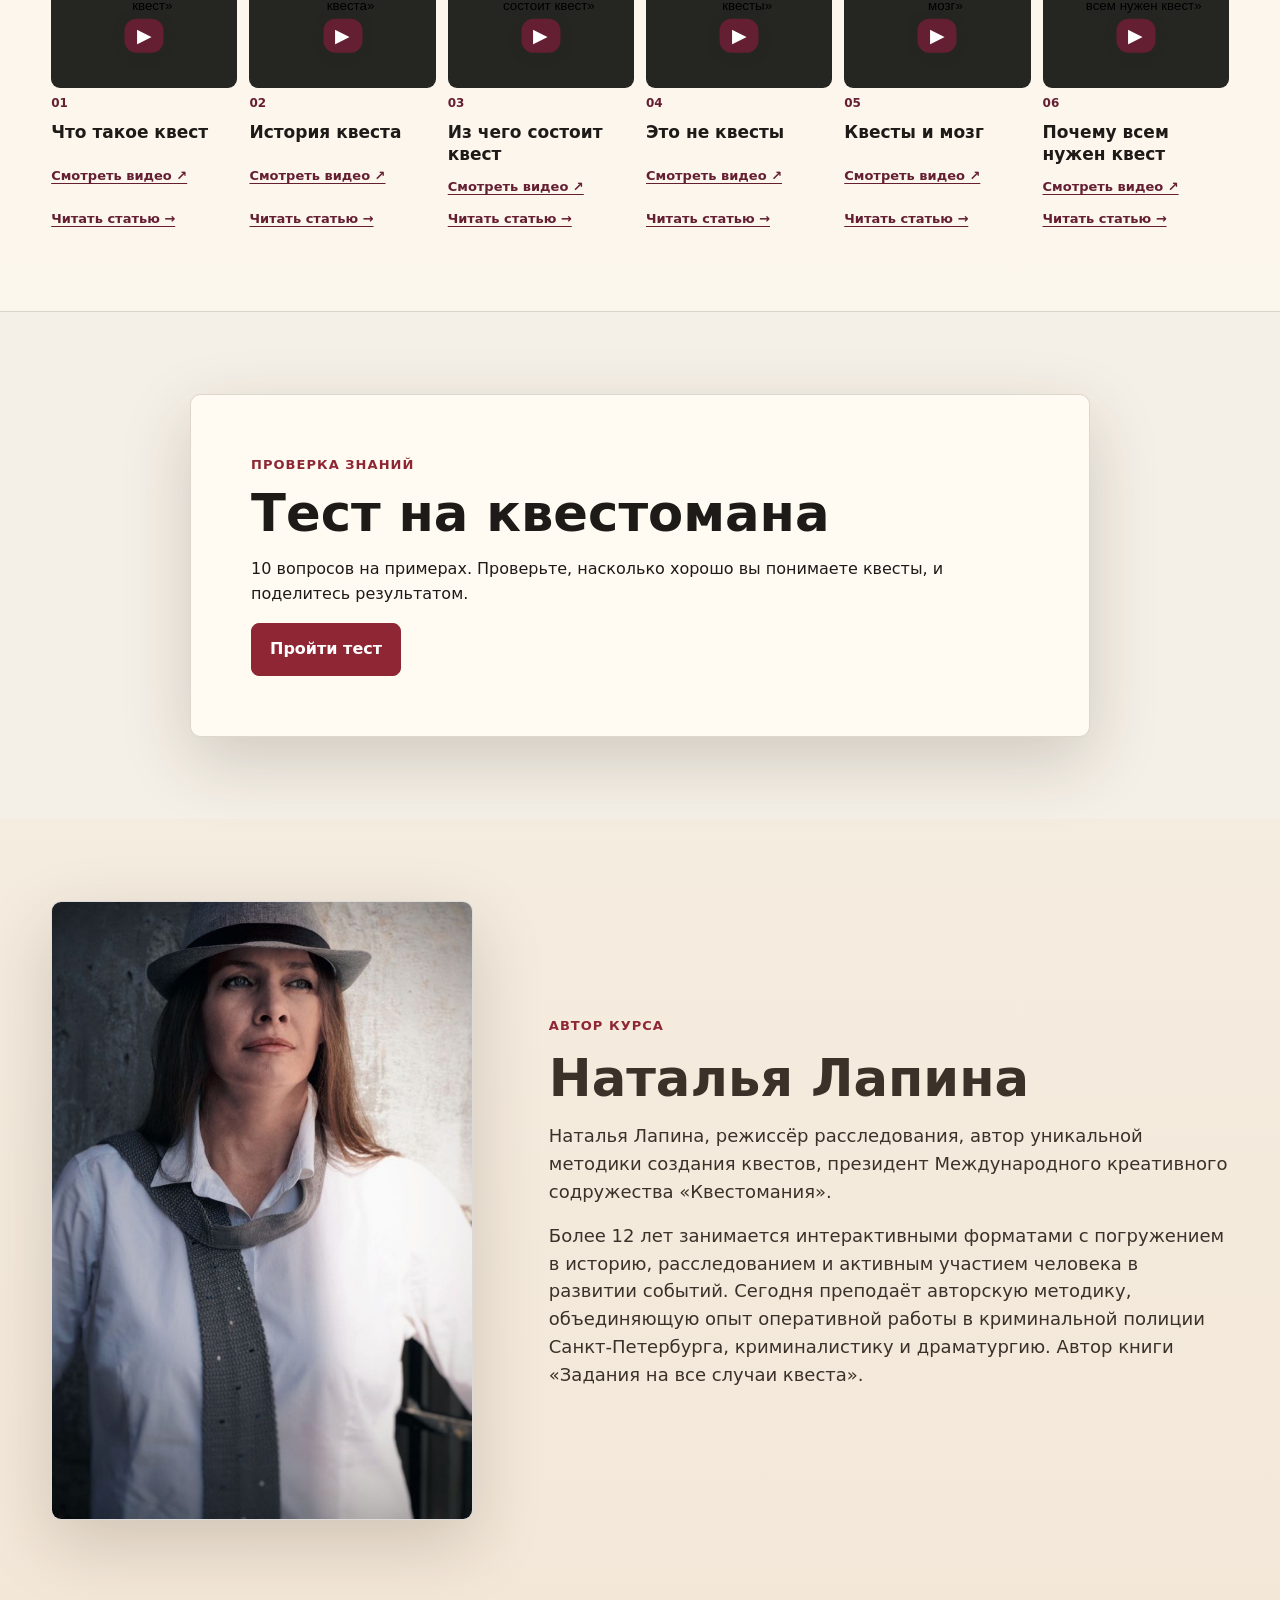
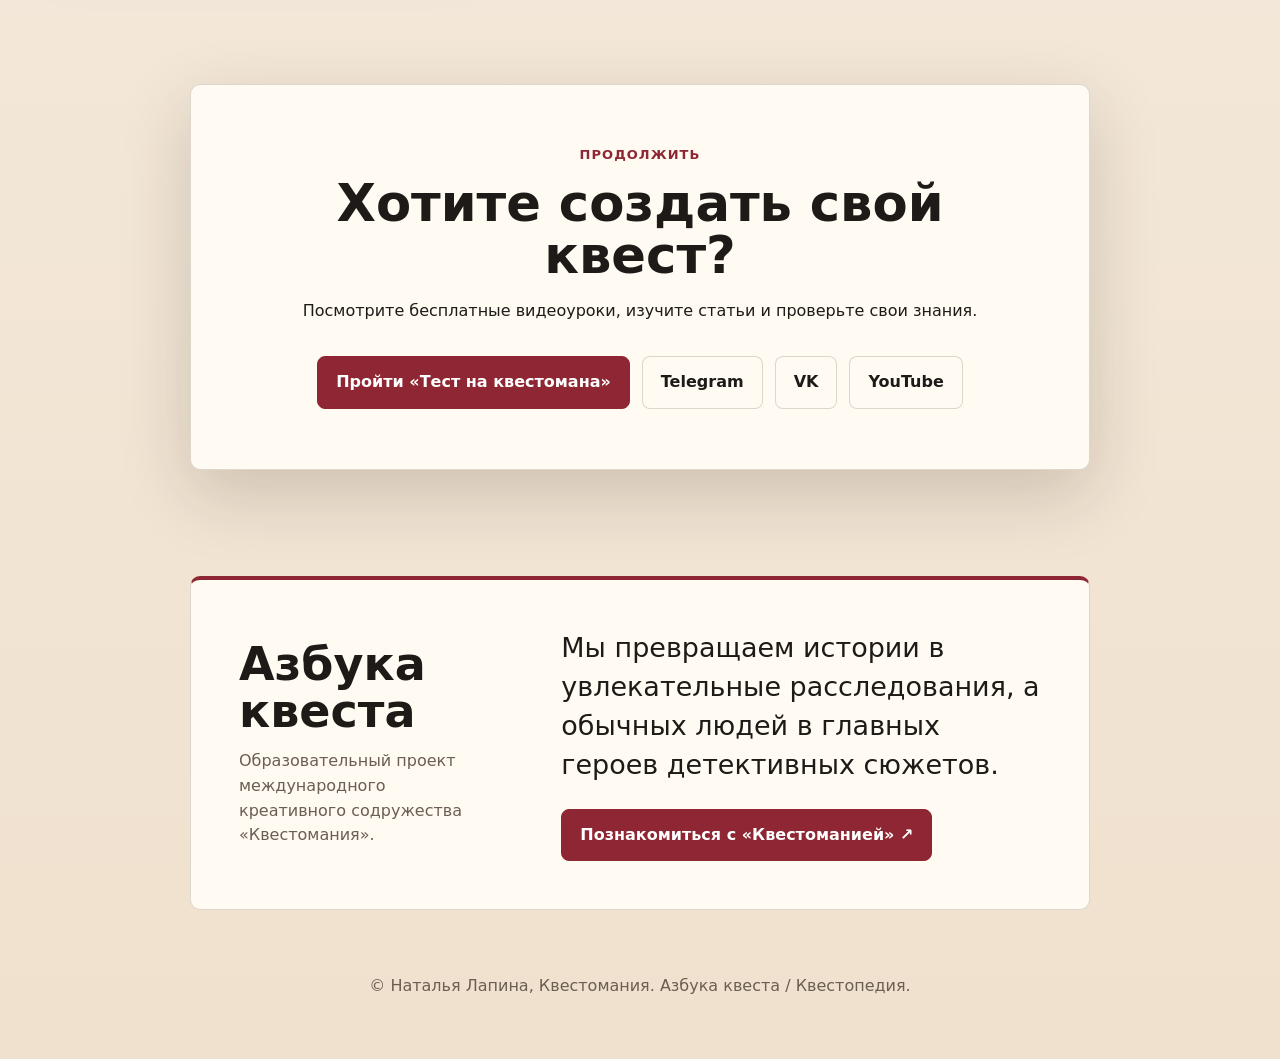
==== commit 981e71f6: "Configure search indexing, verified course video schema and webmaster verification" ====
--- a/index.html
+++ b/index.html
@@ -3,4 +3,4 @@
 :root{--paper:#f6efe4;--ink:#1e1a17;--muted:#6b5e52;--line:rgba(48,36,24,.16);--red:#8e2733;--red-dark:#6f1722;--white:#fffaf2;--shadow:0 24px 70px rgba(42,26,14,.18)}*{box-sizing:border-box}html{scroll-behavior:smooth}body{margin:0;background:radial-gradient(circle at 16% 8%,rgba(201,151,62,.18),transparent 28rem),linear-gradient(180deg,#fff8ee 0%,var(--paper) 46%,#f0e1ce 100%);color:var(--ink);font-family:Inter,system-ui,-apple-system,BlinkMacSystemFont,"Segoe UI",Arial,sans-serif;line-height:1.55}a{color:inherit}img{display:block;width:100%}.hero{min-height:92vh;padding:24px clamp(18px,4vw,60px) 72px;position:relative;overflow:hidden}.hero:before{content:"";position:absolute;inset:0;background-image:linear-gradient(rgba(30,26,23,.035) 1px,transparent 1px),linear-gradient(90deg,rgba(30,26,23,.035) 1px,transparent 1px);background-size:38px 38px;pointer-events:none}.topbar,.hero-grid,.section-inner,.footer{position:relative;z-index:1}.topbar{display:flex;align-items:center;justify-content:space-between;gap:20px;max-width:1180px;margin:0 auto 64px}.brand{font-weight:800;text-decoration:none}.navlinks{display:flex;gap:18px;color:var(--muted);font-size:15px}.navlinks a{text-decoration:none}.hero-grid{max-width:1180px;margin:0 auto;display:grid;grid-template-columns:minmax(0,1.05fr) minmax(280px,.75fr);align-items:center;gap:clamp(32px,6vw,78px)}.eyebrow{margin:0 0 12px;color:var(--red);font-size:13px;font-weight:800;letter-spacing:.08em;text-transform:uppercase}h1,h2,h3,p{margin-top:0}h1{margin-bottom:20px;max-width:760px;font-size:clamp(48px,9vw,112px);line-height:.92;letter-spacing:0}h2{margin-bottom:18px;font-size:clamp(30px,4vw,56px);line-height:1.02;letter-spacing:0}h3{margin-bottom:12px;font-size:24px;line-height:1.15;letter-spacing:0}.lead{max-width:680px;color:#3a3028;font-size:clamp(19px,2.2vw,25px)}.actions{display:flex;flex-wrap:wrap;gap:12px;margin-top:32px}.actions.center{justify-content:center}.button{display:inline-flex;min-height:48px;align-items:center;justify-content:center;border:1px solid var(--line);border-radius:8px;padding:13px 18px;font-weight:800;text-decoration:none;transition:transform .18s ease,box-shadow .18s ease}.button:hover{transform:translateY(-2px);box-shadow:0 12px 28px rgba(42,26,14,.15)}.button.primary{background:var(--red);color:#fff;border-color:var(--red)}.button.ghost{background:rgba(255,250,242,.72)}.hero-photo,.author-photo,.ideysha-photo{margin:0;border:1px solid var(--line);border-radius:10px;box-shadow:var(--shadow);overflow:hidden;background:#fff}.hero-photo{transform:rotate(1.5deg)}.hero-photo img{aspect-ratio:.68;height:min(72vh,760px);object-fit:cover;object-position:center}.section{padding:82px clamp(18px,4vw,60px)}.section-inner{max-width:1180px;margin:0 auto}.two-col{display:grid;grid-template-columns:minmax(0,.78fr) minmax(0,1.22fr);gap:clamp(26px,6vw,80px)}.prose{color:#3b3129;font-size:18px}.prose p{margin-bottom:16px}.lessons{background:rgba(255,250,242,.62);border-block:1px solid var(--line)}.lesson-list{display:grid;grid-template-columns:repeat(5,minmax(0,1fr));gap:16px;margin-top:32px}.lesson-card{min-height:340px;display:flex;flex-direction:column;border:1px solid var(--line);border-radius:8px;background:var(--white);padding:22px;box-shadow:0 14px 36px rgba(42,26,14,.08)}.lesson-number{width:44px;height:44px;display:inline-flex;align-items:center;justify-content:center;margin-bottom:20px;border-radius:50%;background:#f2e3cf;color:var(--red-dark);font-weight:900}.lesson-card p{color:var(--muted);font-size:16px}.card-links{display:flex;gap:10px;margin-top:auto;padding-top:18px}.card-links a{flex:1;border:1px solid var(--line);border-radius:8px;padding:10px 12px;text-align:center;font-weight:800;text-decoration:none;background:#fff7ec}.author-grid,.ideysha-grid{display:grid;grid-template-columns:minmax(240px,.62fr) minmax(0,1fr);align-items:center;gap:clamp(28px,6vw,76px)}.author-photo img{aspect-ratio:.68;object-fit:cover;object-position:center}.ideysha{background:#15262b;color:#fff7ec}.ideysha .prose,.ideysha .eyebrow{color:#fff7ec}.ideysha .eyebrow{color:#f1c56b}.ideysha-grid{grid-template-columns:minmax(0,1fr) minmax(280px,.7fr)}.ideysha-photo img{aspect-ratio:1.05;object-fit:cover;object-position:center}.cta{text-align:center}.cta-box{max-width:900px;border:1px solid var(--line);border-radius:10px;background:var(--white);padding:clamp(30px,5vw,60px);box-shadow:var(--shadow)}.footer{padding:28px 20px 44px;color:var(--muted);text-align:center}@media(max-width:1080px){.lesson-list{grid-template-columns:repeat(2,minmax(0,1fr))}}@media(max-width:760px){.topbar{align-items:flex-start;flex-direction:column;margin-bottom:42px}.navlinks{width:100%;justify-content:space-between}.hero{min-height:auto;padding-bottom:44px}.hero-grid,.two-col,.author-grid,.ideysha-grid{grid-template-columns:1fr}.hero-photo{transform:none}.hero-photo img{height:auto}.section{padding-block:56px}.lesson-list{grid-template-columns:1fr}.lesson-card{min-height:0}}
 .video-lessons{grid-template-columns:repeat(2,minmax(0,1fr))}.video-lessons .lesson-card{min-height:0}.video-lessons .lesson-card h3{font-size:21px}@media(max-width:760px){.video-lessons{grid-template-columns:1fr}}</style><style>.mini-video-row{display:grid;grid-template-columns:repeat(6,minmax(0,1fr));gap:12px;margin-top:30px}.mini-video-card{min-width:0}.mini-video-card h3{font-size:clamp(13px,1.35vw,17px);line-height:1.3;margin:8px 0 0}.mini-number{display:block;color:#651F32;font-size:12px;font-weight:800;margin-top:6px}.video-launch{width:100%;aspect-ratio:16/9;position:relative;display:block;padding:0;border:0;border-radius:9px;overflow:hidden;cursor:pointer;background:#252522}.video-launch img{width:100%;height:100%;display:block;object-fit:cover}.video-launch iframe{width:100%;height:100%;border:0}.video-play{position:absolute;top:50%;left:50%;transform:translate(-50%,-50%);background:#651F32;color:white;border-radius:12px;padding:5px 12px;font-size:19px;line-height:1.3;box-shadow:0 2px 10px #25252288}.video-launch:focus-visible{outline:3px solid #B89255;outline-offset:3px}@media(max-width:760px){.mini-video-row{display:flex;gap:12px;overflow-x:auto;scroll-snap-type:x proximity;padding-bottom:14px}.mini-video-card{flex:0 0 154px;scroll-snap-align:start}.mini-video-card h3{font-size:14px}}.mini-video-card{display:flex;flex-direction:column}.mini-video-card .video-article-link{display:inline-block;margin-top:auto;padding-top:12px;color:#651F32;font-size:13px;font-weight:800;text-decoration:underline;text-underline-offset:3px}.mini-video-card .video-article-link:hover{color:#252522}<style>.azbuka-intro{max-width:940px;margin:auto;padding:clamp(26px,4vw,52px);border:1px solid rgba(101,31,50,.22);border-left:6px solid #651F32;background:#F5F0E7;border-radius:18px}.azbuka-intro h2{max-width:850px;font-size:clamp(30px,3.5vw,48px);line-height:1.12;margin-bottom:18px}.azbuka-intro p:last-child{font-size:clamp(17px,1.75vw,22px);max-width:850px;line-height:1.55;margin:0}</style><style>
 .questomania-project{padding-top:24px;padding-bottom:36px}.questomania-project .project-card{max-width:900px;display:grid;grid-template-columns:minmax(0,.7fr) minmax(0,1.3fr);gap:clamp(24px,5vw,64px);align-items:center;padding:clamp(26px,4vw,48px);border:1px solid var(--line);border-top:4px solid var(--red);border-radius:10px;background:var(--white)}.questomania-project h2{font-size:clamp(30px,4vw,46px);margin-bottom:14px}.questomania-project .project-origin{color:var(--muted);font-size:16px;margin:0;max-width:380px}.questomania-project .project-statement{font-size:clamp(20px,2.3vw,27px);line-height:1.45;margin-bottom:24px}.questomania-project .button{max-width:100%;text-align:center}.questomania-project a:focus-visible{outline:3px solid var(--red);outline-offset:4px}@media(max-width:760px){.questomania-project .project-card{grid-template-columns:1fr;gap:24px}.questomania-project{padding-top:12px;padding-bottom:24px}}
-</style></head><body><header class="hero"><nav class="topbar" aria-label="Основная навигация"><a class="brand" href="#top">Азбука квеста</a><div class="navlinks"><a href="#lessons">Видео</a><a href="#author">Автор</a><a href="#contacts">Ссылки</a></div></nav><div class="hero-grid" id="top"><section class="hero-copy"><p class="eyebrow">Бесплатный мини-курс</p><h1>Азбука квеста</h1><p class="lead">Бесплатные видеоуроки, после которых у вас сложится ясное представление о том, что такое квест.</p><div class="actions"><a class="button primary" href="https://www.youtube.com/playlist?list=PLNCTRPRrq4Z8" target="_blank" rel="noreferrer">Смотреть курс на YouTube</a><a class="button ghost" href="test/">Тест на квестомана</a></div></section><figure class="hero-photo"><img src="[data-uri]" alt="Наталья Лапина, автор курса Азбука квеста"></figure></div></header><main><section class="intro section"><div class="section-inner"><div class="azbuka-intro"><p class="eyebrow">О курсе</p><h2>Шесть уроков о том, как устроен квест</h2><p>Что такое квест, как он появился, из каких элементов состоит, чем отличается от других игровых форм, почему увлекает наш мозг и зачем нужен в обучении и других сферах.</p></div></div></section><section class="section lessons" id="lessons"><div class="section-inner"><p class="eyebrow">Азбука квеста</p><h2>Смотреть видеоуроки</h2><p class="lead">6 бесплатных видеоуроков, после которых у вас сложится ясное представление о том, что такое квест.</p><div class="mini-video-row"><article class="mini-video-card"><button class="video-launch" type="button" data-youtube="Jn-knPm4Svk" aria-label="Смотреть видео 1: Что такое квест"><img loading="lazy" src="https://i.ytimg.com/vi/Jn-knPm4Svk/hqdefault.jpg" alt="Обложка видео «Что такое квест»"><span class="video-play" aria-hidden="true">▶</span></button><span class="mini-number">01</span><h3>Что такое квест</h3><a class="video-article-link" href="https://vk.com/@questomanija-chto-takoe-kvest" target="_blank" rel="noopener noreferrer">Читать статью →</a></article><article class="mini-video-card"><button class="video-launch" type="button" data-youtube="jW6POJvx4WA" aria-label="Смотреть видео 2: История квеста"><img loading="lazy" src="https://i.ytimg.com/vi/jW6POJvx4WA/hqdefault.jpg" alt="Обложка видео «История квеста»"><span class="video-play" aria-hidden="true">▶</span></button><span class="mini-number">02</span><h3>История квеста</h3><a class="video-article-link" href="https://vk.com/@questomanija-kvestopediya-2-istoriya-kvesta" target="_blank" rel="noopener noreferrer">Читать статью →</a></article><article class="mini-video-card"><button class="video-launch" type="button" data-youtube="Ya6nwq7uCY0" aria-label="Смотреть видео 3: Из чего состоит квест"><img loading="lazy" src="https://i.ytimg.com/vi/Ya6nwq7uCY0/hqdefault.jpg" alt="Обложка видео «Из чего состоит квест»"><span class="video-play" aria-hidden="true">▶</span></button><span class="mini-number">03</span><h3>Из чего состоит квест</h3><a class="video-article-link" href="https://vk.com/@questomanija-kvestopediya-3-iz-chego-sostoit-kvest" target="_blank" rel="noopener noreferrer">Читать статью →</a></article><article class="mini-video-card"><button class="video-launch" type="button" data-youtube="w9sYBz6BnTk" aria-label="Смотреть видео 4: Это не квесты"><img loading="lazy" src="https://i.ytimg.com/vi/w9sYBz6BnTk/hqdefault.jpg" alt="Обложка видео «Это не квесты»"><span class="video-play" aria-hidden="true">▶</span></button><span class="mini-number">04</span><h3>Это не квесты</h3><a class="video-article-link" href="https://vk.com/@questomanija-kvestopediya-4-eto-ne-kvesty" target="_blank" rel="noopener noreferrer">Читать статью →</a></article><article class="mini-video-card"><button class="video-launch" type="button" data-youtube="xln9HRz0F1E" aria-label="Смотреть видео 5: Квесты и мозг"><img loading="lazy" src="https://i.ytimg.com/vi/xln9HRz0F1E/hqdefault.jpg" alt="Обложка видео «Квесты и мозг»"><span class="video-play" aria-hidden="true">▶</span></button><span class="mini-number">05</span><h3>Квесты и мозг</h3><a class="video-article-link" href="https://vk.com/@questomanija-kvestopediya-5-kvesty-i-mozg" target="_blank" rel="noopener noreferrer">Читать статью →</a></article><article class="mini-video-card"><button class="video-launch" type="button" data-youtube="5U7kJAAYSE4" aria-label="Смотреть видео 6: Почему всем нужен квест"><img loading="lazy" src="https://i.ytimg.com/vi/5U7kJAAYSE4/hqdefault.jpg" alt="Обложка видео «Почему всем нужен квест»"><span class="video-play" aria-hidden="true">▶</span></button><span class="mini-number">06</span><h3>Почему всем нужен квест</h3><a class="video-article-link" href="https://vk.ru/@questomanija-kvestopediya-6-pochemu-vsem-nuzhen-kvest" target="_blank" rel="noopener noreferrer">Читать статью →</a></article></div></div></section><section class="section" id="questoman-test" style="background:#F5F0E7"><div class="section-inner cta-box"><p class="eyebrow">Проверка знаний</p><h2>Тест на квестомана</h2><p>10 вопросов на примерах. Проверьте, насколько хорошо вы понимаете квесты, и поделитесь результатом.</p><a class="button primary" href="test/">Пройти тест</a></div></section><section class="section author" id="author"><div class="section-inner author-grid"><figure class="author-photo"><img src="[data-uri]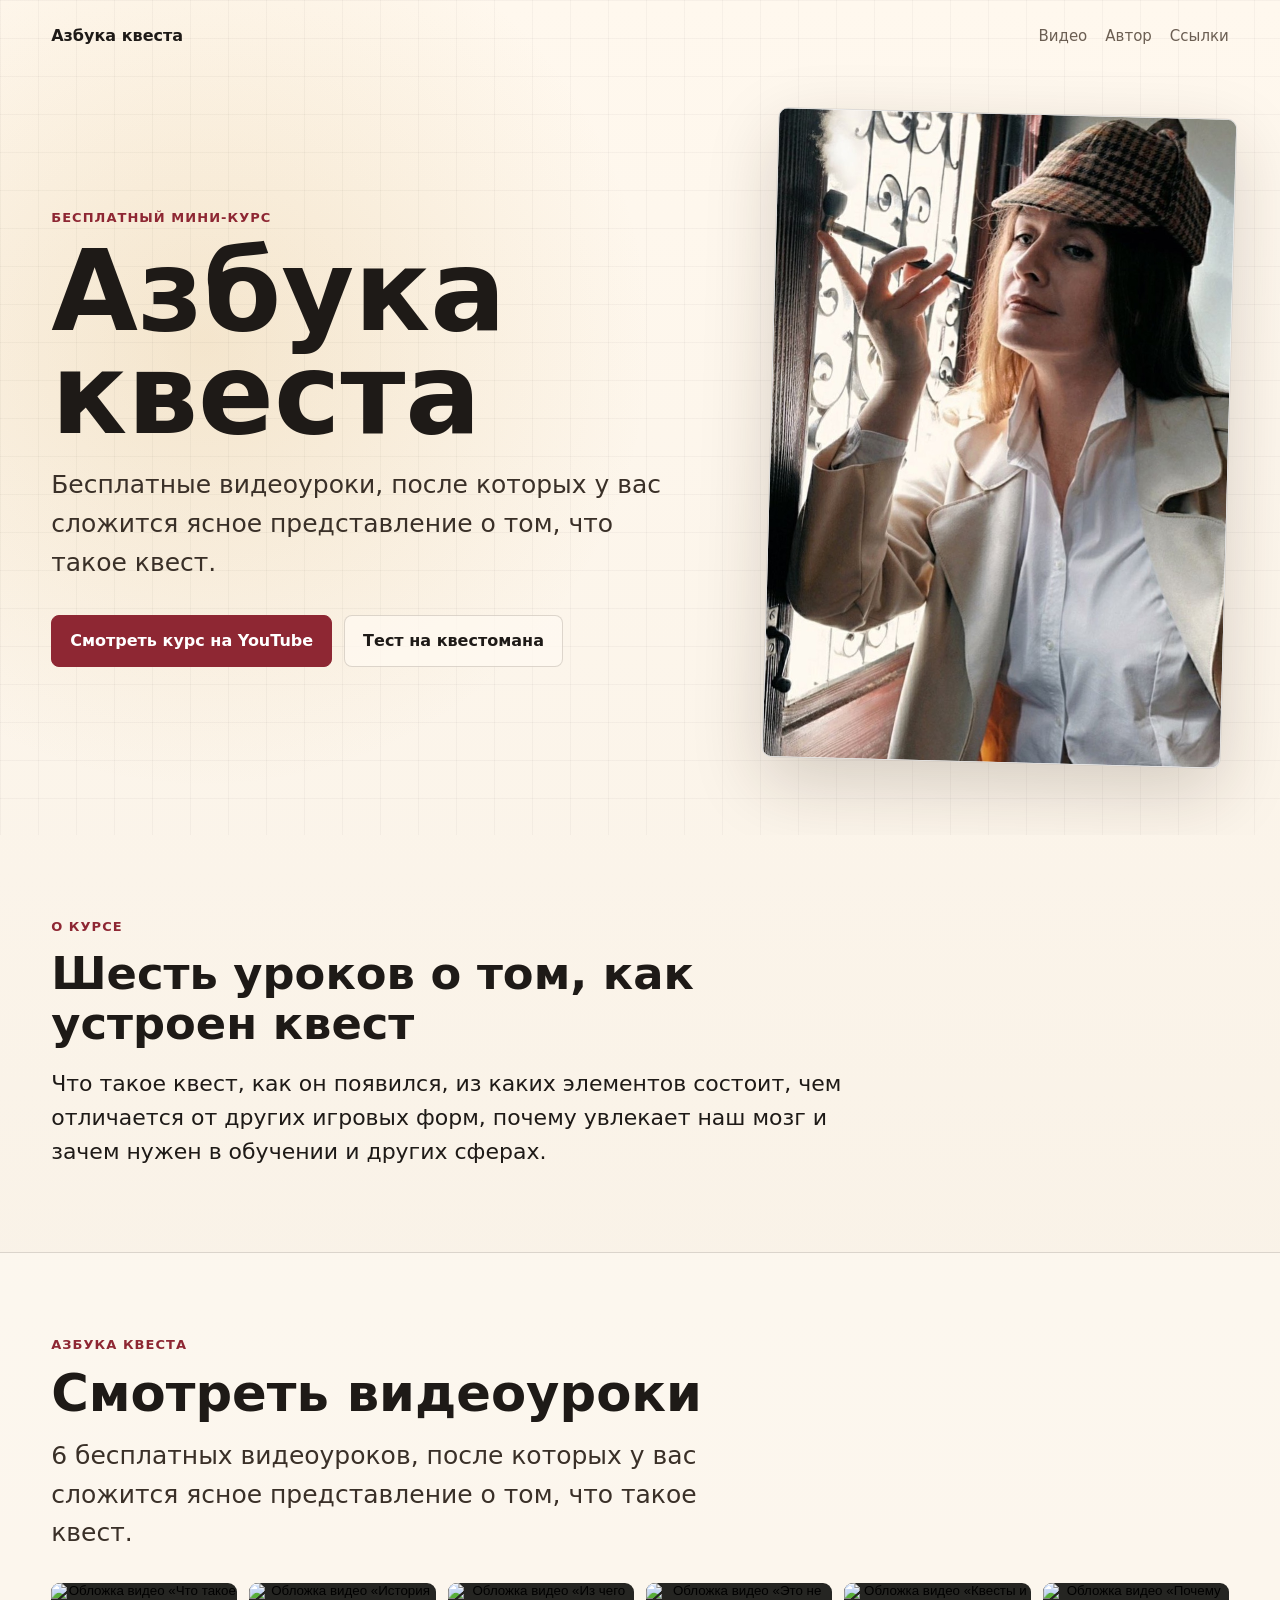
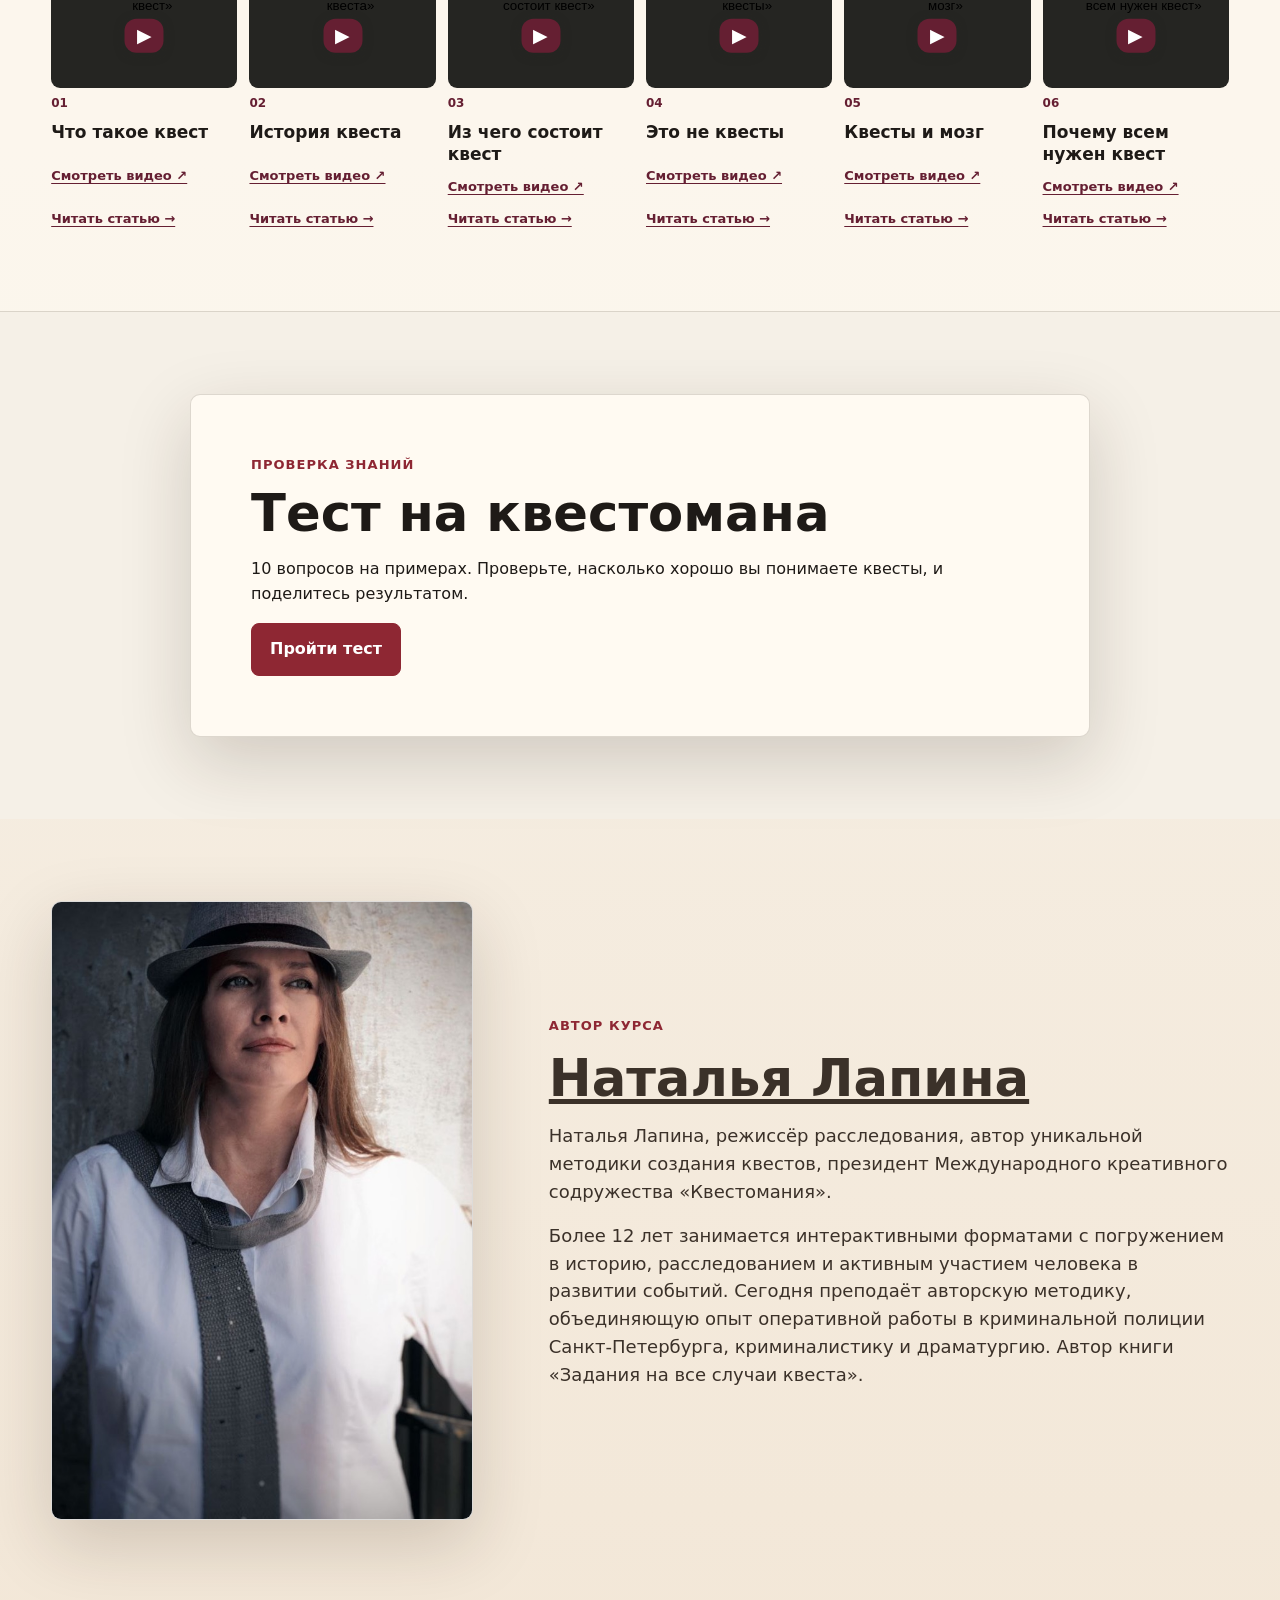
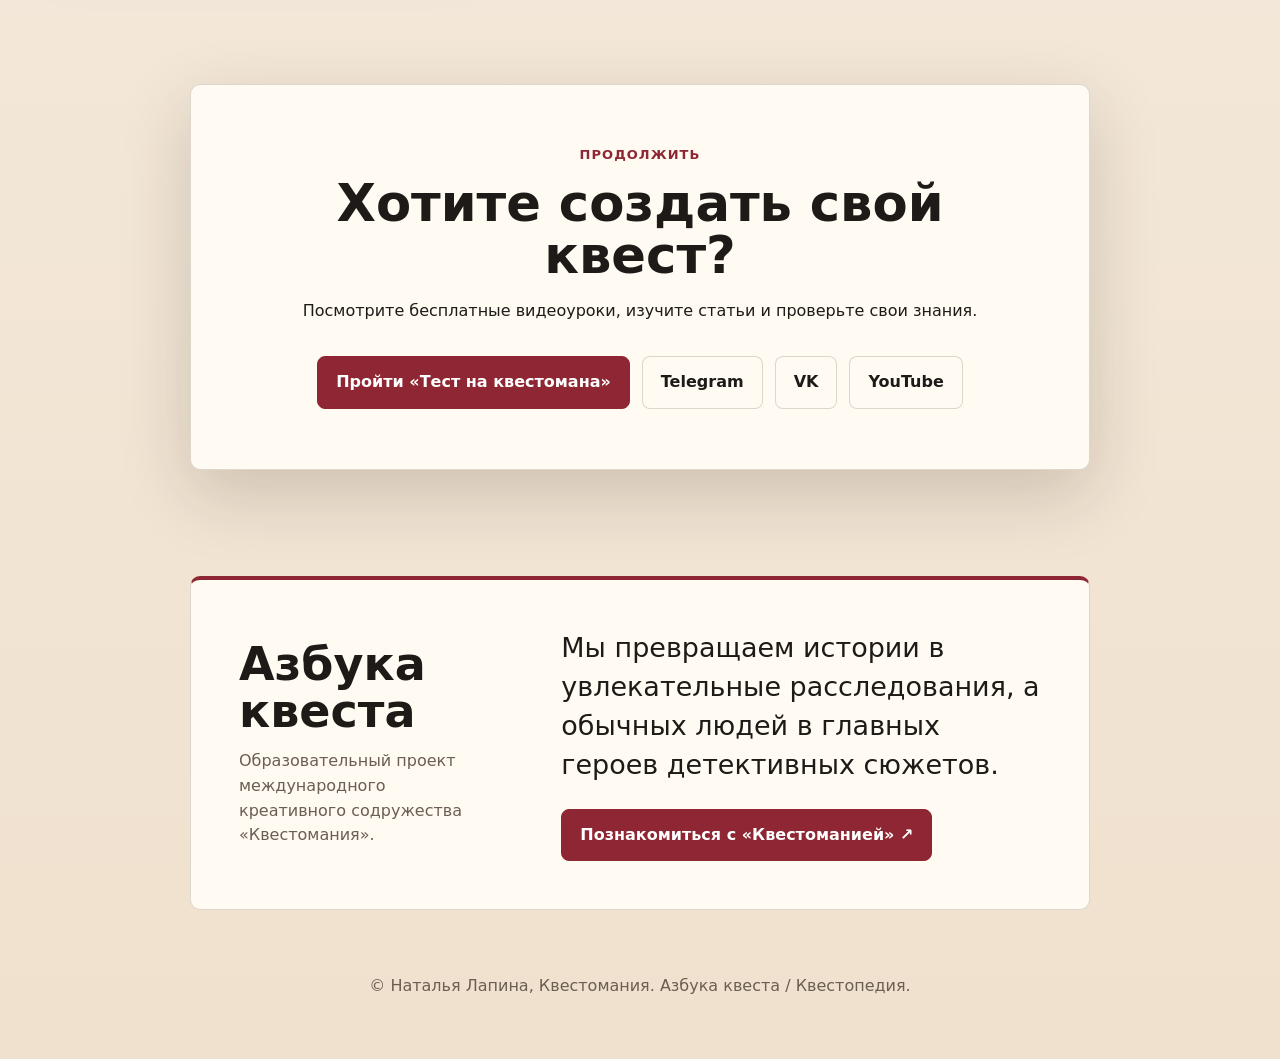
==== commit 12f56a6e: "Link existing author heading to Russian speaker biography" ====
--- a/index.html
+++ b/index.html
@@ -3,4 +3,4 @@
 :root{--paper:#f6efe4;--ink:#1e1a17;--muted:#6b5e52;--line:rgba(48,36,24,.16);--red:#8e2733;--red-dark:#6f1722;--white:#fffaf2;--shadow:0 24px 70px rgba(42,26,14,.18)}*{box-sizing:border-box}html{scroll-behavior:smooth}body{margin:0;background:radial-gradient(circle at 16% 8%,rgba(201,151,62,.18),transparent 28rem),linear-gradient(180deg,#fff8ee 0%,var(--paper) 46%,#f0e1ce 100%);color:var(--ink);font-family:Inter,system-ui,-apple-system,BlinkMacSystemFont,"Segoe UI",Arial,sans-serif;line-height:1.55}a{color:inherit}img{display:block;width:100%}.hero{min-height:92vh;padding:24px clamp(18px,4vw,60px) 72px;position:relative;overflow:hidden}.hero:before{content:"";position:absolute;inset:0;background-image:linear-gradient(rgba(30,26,23,.035) 1px,transparent 1px),linear-gradient(90deg,rgba(30,26,23,.035) 1px,transparent 1px);background-size:38px 38px;pointer-events:none}.topbar,.hero-grid,.section-inner,.footer{position:relative;z-index:1}.topbar{display:flex;align-items:center;justify-content:space-between;gap:20px;max-width:1180px;margin:0 auto 64px}.brand{font-weight:800;text-decoration:none}.navlinks{display:flex;gap:18px;color:var(--muted);font-size:15px}.navlinks a{text-decoration:none}.hero-grid{max-width:1180px;margin:0 auto;display:grid;grid-template-columns:minmax(0,1.05fr) minmax(280px,.75fr);align-items:center;gap:clamp(32px,6vw,78px)}.eyebrow{margin:0 0 12px;color:var(--red);font-size:13px;font-weight:800;letter-spacing:.08em;text-transform:uppercase}h1,h2,h3,p{margin-top:0}h1{margin-bottom:20px;max-width:760px;font-size:clamp(48px,9vw,112px);line-height:.92;letter-spacing:0}h2{margin-bottom:18px;font-size:clamp(30px,4vw,56px);line-height:1.02;letter-spacing:0}h3{margin-bottom:12px;font-size:24px;line-height:1.15;letter-spacing:0}.lead{max-width:680px;color:#3a3028;font-size:clamp(19px,2.2vw,25px)}.actions{display:flex;flex-wrap:wrap;gap:12px;margin-top:32px}.actions.center{justify-content:center}.button{display:inline-flex;min-height:48px;align-items:center;justify-content:center;border:1px solid var(--line);border-radius:8px;padding:13px 18px;font-weight:800;text-decoration:none;transition:transform .18s ease,box-shadow .18s ease}.button:hover{transform:translateY(-2px);box-shadow:0 12px 28px rgba(42,26,14,.15)}.button.primary{background:var(--red);color:#fff;border-color:var(--red)}.button.ghost{background:rgba(255,250,242,.72)}.hero-photo,.author-photo,.ideysha-photo{margin:0;border:1px solid var(--line);border-radius:10px;box-shadow:var(--shadow);overflow:hidden;background:#fff}.hero-photo{transform:rotate(1.5deg)}.hero-photo img{aspect-ratio:.68;height:min(72vh,760px);object-fit:cover;object-position:center}.section{padding:82px clamp(18px,4vw,60px)}.section-inner{max-width:1180px;margin:0 auto}.two-col{display:grid;grid-template-columns:minmax(0,.78fr) minmax(0,1.22fr);gap:clamp(26px,6vw,80px)}.prose{color:#3b3129;font-size:18px}.prose p{margin-bottom:16px}.lessons{background:rgba(255,250,242,.62);border-block:1px solid var(--line)}.lesson-list{display:grid;grid-template-columns:repeat(5,minmax(0,1fr));gap:16px;margin-top:32px}.lesson-card{min-height:340px;display:flex;flex-direction:column;border:1px solid var(--line);border-radius:8px;background:var(--white);padding:22px;box-shadow:0 14px 36px rgba(42,26,14,.08)}.lesson-number{width:44px;height:44px;display:inline-flex;align-items:center;justify-content:center;margin-bottom:20px;border-radius:50%;background:#f2e3cf;color:var(--red-dark);font-weight:900}.lesson-card p{color:var(--muted);font-size:16px}.card-links{display:flex;gap:10px;margin-top:auto;padding-top:18px}.card-links a{flex:1;border:1px solid var(--line);border-radius:8px;padding:10px 12px;text-align:center;font-weight:800;text-decoration:none;background:#fff7ec}.author-grid,.ideysha-grid{display:grid;grid-template-columns:minmax(240px,.62fr) minmax(0,1fr);align-items:center;gap:clamp(28px,6vw,76px)}.author-photo img{aspect-ratio:.68;object-fit:cover;object-position:center}.ideysha{background:#15262b;color:#fff7ec}.ideysha .prose,.ideysha .eyebrow{color:#fff7ec}.ideysha .eyebrow{color:#f1c56b}.ideysha-grid{grid-template-columns:minmax(0,1fr) minmax(280px,.7fr)}.ideysha-photo img{aspect-ratio:1.05;object-fit:cover;object-position:center}.cta{text-align:center}.cta-box{max-width:900px;border:1px solid var(--line);border-radius:10px;background:var(--white);padding:clamp(30px,5vw,60px);box-shadow:var(--shadow)}.footer{padding:28px 20px 44px;color:var(--muted);text-align:center}@media(max-width:1080px){.lesson-list{grid-template-columns:repeat(2,minmax(0,1fr))}}@media(max-width:760px){.topbar{align-items:flex-start;flex-direction:column;margin-bottom:42px}.navlinks{width:100%;justify-content:space-between}.hero{min-height:auto;padding-bottom:44px}.hero-grid,.two-col,.author-grid,.ideysha-grid{grid-template-columns:1fr}.hero-photo{transform:none}.hero-photo img{height:auto}.section{padding-block:56px}.lesson-list{grid-template-columns:1fr}.lesson-card{min-height:0}}
 .video-lessons{grid-template-columns:repeat(2,minmax(0,1fr))}.video-lessons .lesson-card{min-height:0}.video-lessons .lesson-card h3{font-size:21px}@media(max-width:760px){.video-lessons{grid-template-columns:1fr}}</style><style>.mini-video-row{display:grid;grid-template-columns:repeat(6,minmax(0,1fr));gap:12px;margin-top:30px}.mini-video-card{min-width:0}.mini-video-card h3{font-size:clamp(13px,1.35vw,17px);line-height:1.3;margin:8px 0 0}.mini-number{display:block;color:#651F32;font-size:12px;font-weight:800;margin-top:6px}.video-launch{width:100%;aspect-ratio:16/9;position:relative;display:block;padding:0;border:0;border-radius:9px;overflow:hidden;cursor:pointer;background:#252522}.video-launch img{width:100%;height:100%;display:block;object-fit:cover}.video-launch iframe{width:100%;height:100%;border:0}.video-play{position:absolute;top:50%;left:50%;transform:translate(-50%,-50%);background:#651F32;color:white;border-radius:12px;padding:5px 12px;font-size:19px;line-height:1.3;box-shadow:0 2px 10px #25252288}.video-launch:focus-visible{outline:3px solid #B89255;outline-offset:3px}@media(max-width:760px){.mini-video-row{display:flex;gap:12px;overflow-x:auto;scroll-snap-type:x proximity;padding-bottom:14px}.mini-video-card{flex:0 0 154px;scroll-snap-align:start}.mini-video-card h3{font-size:14px}}.mini-video-card{display:flex;flex-direction:column}.mini-video-card .video-article-link{display:inline-block;margin-top:auto;padding-top:12px;color:#651F32;font-size:13px;font-weight:800;text-decoration:underline;text-underline-offset:3px}.mini-video-card .video-article-link:hover{color:#252522}<style>.azbuka-intro{max-width:940px;margin:auto;padding:clamp(26px,4vw,52px);border:1px solid rgba(101,31,50,.22);border-left:6px solid #651F32;background:#F5F0E7;border-radius:18px}.azbuka-intro h2{max-width:850px;font-size:clamp(30px,3.5vw,48px);line-height:1.12;margin-bottom:18px}.azbuka-intro p:last-child{font-size:clamp(17px,1.75vw,22px);max-width:850px;line-height:1.55;margin:0}</style><style>
 .questomania-project{padding-top:24px;padding-bottom:36px}.questomania-project .project-card{max-width:900px;display:grid;grid-template-columns:minmax(0,.7fr) minmax(0,1.3fr);gap:clamp(24px,5vw,64px);align-items:center;padding:clamp(26px,4vw,48px);border:1px solid var(--line);border-top:4px solid var(--red);border-radius:10px;background:var(--white)}.questomania-project h2{font-size:clamp(30px,4vw,46px);margin-bottom:14px}.questomania-project .project-origin{color:var(--muted);font-size:16px;margin:0;max-width:380px}.questomania-project .project-statement{font-size:clamp(20px,2.3vw,27px);line-height:1.45;margin-bottom:24px}.questomania-project .button{max-width:100%;text-align:center}.questomania-project a:focus-visible{outline:3px solid var(--red);outline-offset:4px}@media(max-width:760px){.questomania-project .project-card{grid-template-columns:1fr;gap:24px}.questomania-project{padding-top:12px;padding-bottom:24px}}
-</style><link rel="canonical" href="https://azbuka.questomanija.si/"><meta name="robots" content="index,follow,max-image-preview:large,max-video-preview:-1"><meta property="og:url" content="https://azbuka.questomanija.si/"><meta property="og:site_name" content="Азбука квеста"><meta name="google-site-verification" content="UFDcWPvHLnkefcBDXwB9fCdHUw2sMcplG3jt6tr47Rg"><script type="application/ld+json">{"@context":"https://schema.org","@graph":[{"@type":"Organization","@id":"https://questomanija.si/#organization","name":"Квестомания","url":"https://questomanija.si/ru/"},{"@type":"Person","@id":"https://questomanija.si/speaker/#person","name":"Наталья Лапина","url":"https://questomanija.si/speaker/","worksFor":{"@id":"https://questomanija.si/#organization"}},{"@type":"WebSite","@id":"https://azbuka.questomanija.si/#website","name":"Азбука квеста","url":"https://azbuka.questomanija.si/","inLanguage":"ru","publisher":{"@id":"https://questomanija.si/#organization"}},{"@type":"WebPage","@id":"https://azbuka.questomanija.si/#webpage","name":"Азбука квеста — бесплатный курс Натальи Лапиной","url":"https://azbuka.questomanija.si/","inLanguage":"ru","isPartOf":{"@id":"https://azbuka.questomanija.si/#website"},"mainEntity":{"@id":"https://azbuka.questomanija.si/#course"}},{"@type":"Course","@id":"https://azbuka.questomanija.si/#course","name":"Азбука квеста","description":"Шесть бесплатных видеоуроков о том, что такое квест, его истории, элементах и отличиях от других игровых форм.","url":"https://azbuka.questomanija.si/","inLanguage":"ru","isAccessibleForFree":true,"provider":{"@id":"https://questomanija.si/speaker/#person"},"publisher":{"@id":"https://questomanija.si/#organization"},"hasPart":[{"@id":"https://azbuka.questomanija.si/#video-Jn-knPm4Svk"},{"@id":"https://azbuka.questomanija.si/#video-jW6POJvx4WA"},{"@id":"https://azbuka.questomanija.si/#video-Ya6nwq7uCY0"},{"@id":"https://azbuka.questomanija.si/#video-w9sYBz6BnTk"},{"@id":"https://azbuka.questomanija.si/#video-xln9HRz0F1E"},{"@id":"https://azbuka.questomanija.si/#video-5U7kJAAYSE4"}]},{"@type":"VideoObject","@id":"https://azbuka.questomanija.si/#video-Jn-knPm4Svk","name":"Что такое квест","description":"Видеоурок «Что такое квест» из бесплатного курса «Азбука квеста» Натальи Лапиной.","url":"https://www.youtube.com/watch?v=Jn-knPm4Svk","embedUrl":"https://www.youtube-nocookie.com/embed/Jn-knPm4Svk","thumbnailUrl":"https://i.ytimg.com/vi/Jn-knPm4Svk/hqdefault.jpg","uploadDate":"2026-06-28T01:00:05-07:00","duration":"PT6M8S","inLanguage":"ru","isAccessibleForFree":true,"author":{"@id":"https://questomanija.si/speaker/#person"},"isPartOf":{"@id":"https://azbuka.questomanija.si/#course"}},{"@type":"VideoObject","@id":"https://azbuka.questomanija.si/#video-jW6POJvx4WA","name":"История квеста","description":"Видеоурок «История квеста» из бесплатного курса «Азбука квеста» Натальи Лапиной.","url":"https://www.youtube.com/watch?v=jW6POJvx4WA","embedUrl":"https://www.youtube-nocookie.com/embed/jW6POJvx4WA","thumbnailUrl":"https://i.ytimg.com/vi/jW6POJvx4WA/hqdefault.jpg","uploadDate":"2026-06-29T01:00:06-07:00","duration":"PT7M16S","inLanguage":"ru","isAccessibleForFree":true,"author":{"@id":"https://questomanija.si/speaker/#person"},"isPartOf":{"@id":"https://azbuka.questomanija.si/#course"}},{"@type":"VideoObject","@id":"https://azbuka.questomanija.si/#video-Ya6nwq7uCY0","name":"Из чего состоит квест","description":"Видеоурок «Из чего состоит квест» из бесплатного курса «Азбука квеста» Натальи Лапиной.","url":"https://www.youtube.com/watch?v=Ya6nwq7uCY0","embedUrl":"https://www.youtube-nocookie.com/embed/Ya6nwq7uCY0","thumbnailUrl":"https://i.ytimg.com/vi/Ya6nwq7uCY0/hqdefault.jpg","uploadDate":"2026-06-30T01:00:06-07:00","duration":"PT7M56S","inLanguage":"ru","isAccessibleForFree":true,"author":{"@id":"https://questomanija.si/speaker/#person"},"isPartOf":{"@id":"https://azbuka.questomanija.si/#course"}},{"@type":"VideoObject","@id":"https://azbuka.questomanija.si/#video-w9sYBz6BnTk","name":"Это не квесты","description":"Видеоурок «Это не квесты» из бесплатного курса «Азбука квеста» Натальи Лапиной.","url":"https://www.youtube.com/watch?v=w9sYBz6BnTk","embedUrl":"https://www.youtube-nocookie.com/embed/w9sYBz6BnTk","thumbnailUrl":"https://i.ytimg.com/vi/w9sYBz6BnTk/hqdefault.jpg","uploadDate":"2026-07-01T01:00:06-07:00","duration":"PT7M3S","inLanguage":"ru","isAccessibleForFree":true,"author":{"@id":"https://questomanija.si/speaker/#person"},"isPartOf":{"@id":"https://azbuka.questomanija.si/#course"}},{"@type":"VideoObject","@id":"https://azbuka.questomanija.si/#video-xln9HRz0F1E","name":"Квесты и мозг","description":"Видеоурок «Квесты и мозг» из бесплатного курса «Азбука квеста» Натальи Лапиной.","url":"https://www.youtube.com/watch?v=xln9HRz0F1E","embedUrl":"https://www.youtube-nocookie.com/embed/xln9HRz0F1E","thumbnailUrl":"https://i.ytimg.com/vi/xln9HRz0F1E/hqdefault.jpg","uploadDate":"2026-07-02T01:00:06-07:00","duration":"PT8M21S","inLanguage":"ru","isAccessibleForFree":true,"author":{"@id":"https://questomanija.si/speaker/#person"},"isPartOf":{"@id":"https://azbuka.questomanija.si/#course"}},{"@type":"VideoObject","@id":"https://azbuka.questomanija.si/#video-5U7kJAAYSE4","name":"Почему всем нужен квест","description":"Видеоурок «Почему всем нужен квест» из бесплатного курса «Азбука квеста» Натальи Лапиной.","url":"https://www.youtube.com/watch?v=5U7kJAAYSE4","embedUrl":"https://www.youtube-nocookie.com/embed/5U7kJAAYSE4","thumbnailUrl":"https://i.ytimg.com/vi/5U7kJAAYSE4/hqdefault.jpg","uploadDate":"2026-07-13T23:00:05-07:00","duration":"PT7M6S","inLanguage":"ru","isAccessibleForFree":true,"author":{"@id":"https://questomanija.si/speaker/#person"},"isPartOf":{"@id":"https://azbuka.questomanija.si/#course"}}]}</script><meta name="msvalidate.01" content="F8EBBC947A41409B848304EA42CE965F"></head><body><header class="hero"><nav class="topbar" aria-label="Основная навигация"><a class="brand" href="#top">Азбука квеста</a><div class="navlinks"><a href="#lessons">Видео</a><a href="#author">Автор</a><a href="#contacts">Ссылки</a></div></nav><div class="hero-grid" id="top"><section class="hero-copy"><p class="eyebrow">Бесплатный мини-курс</p><h1>Азбука квеста</h1><p class="lead">Бесплатные видеоуроки, после которых у вас сложится ясное представление о том, что такое квест.</p><div class="actions"><a class="button primary" href="https://www.youtube.com/playlist?list=PLNCTRPRrq4Z8" target="_blank" rel="noreferrer">Смотреть курс на YouTube</a><a class="button ghost" href="test/">Тест на квестомана</a></div></section><figure class="hero-photo"><img src="[data-uri]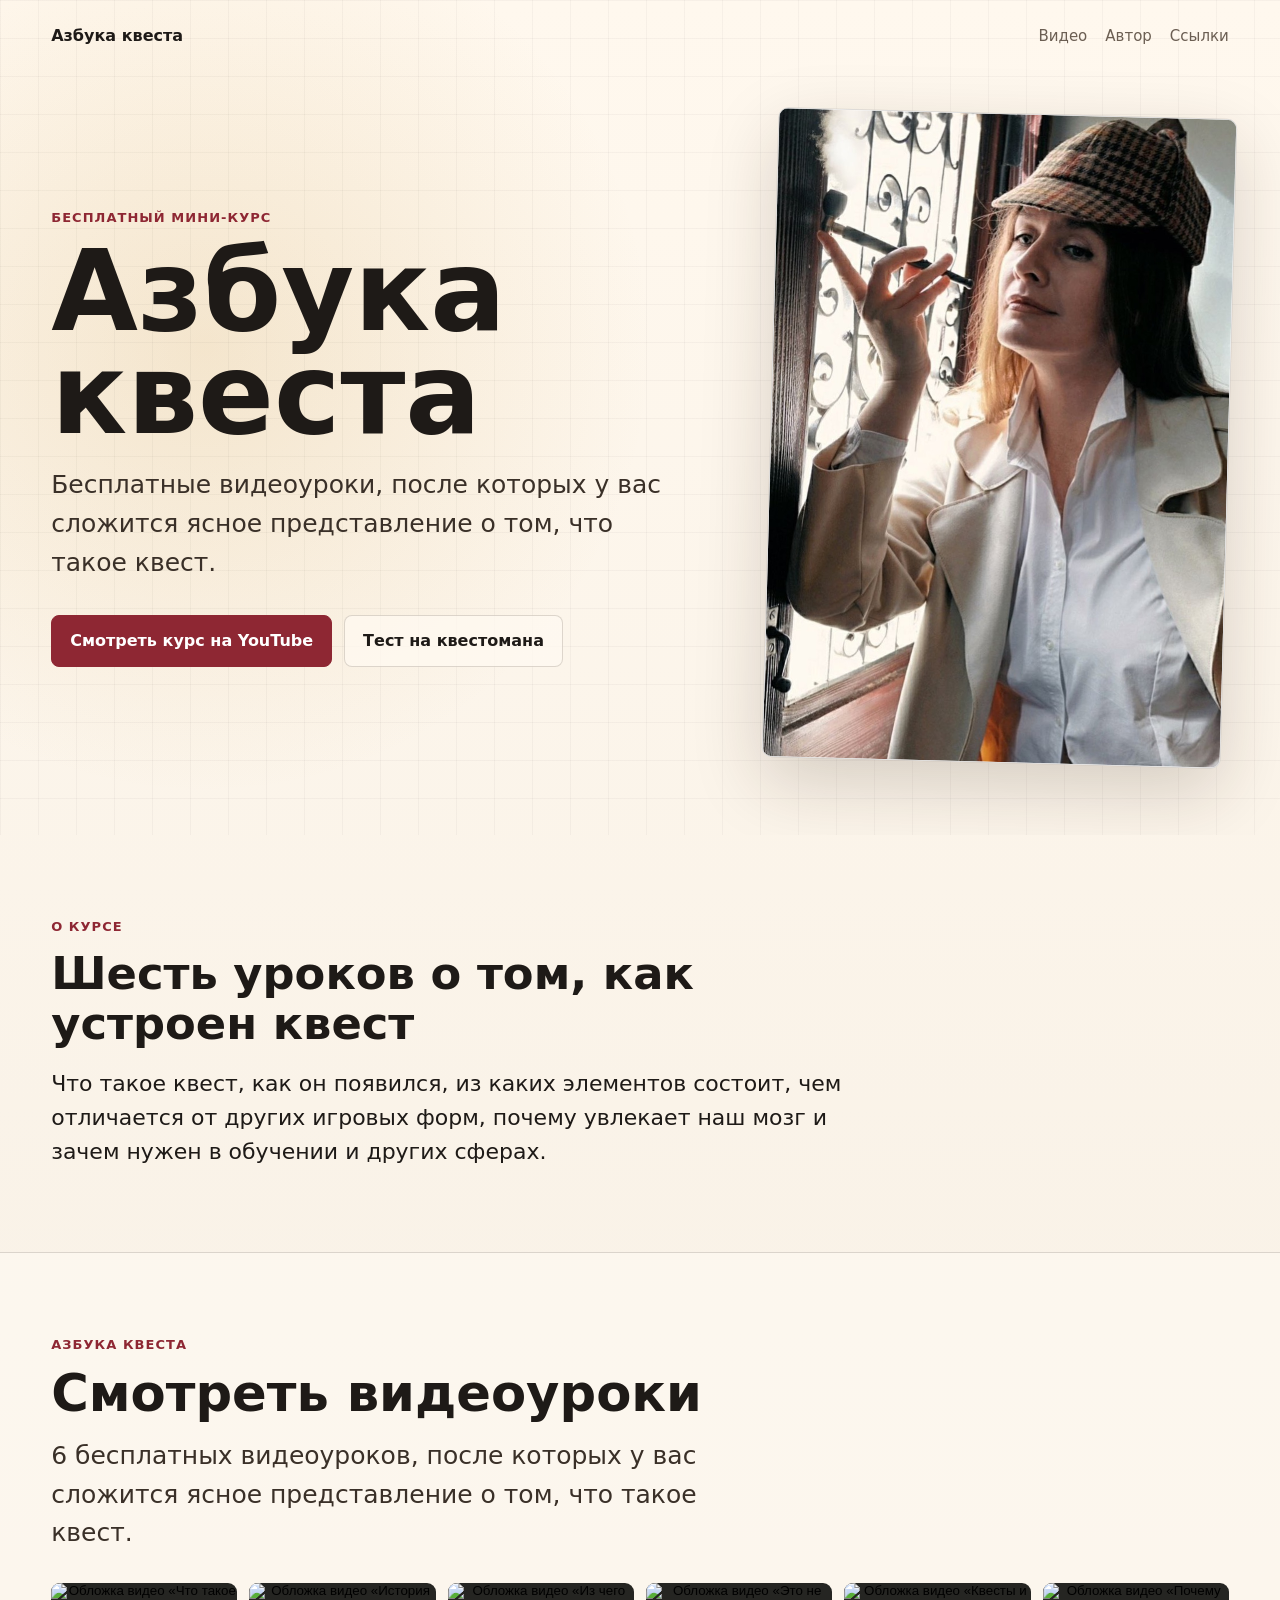
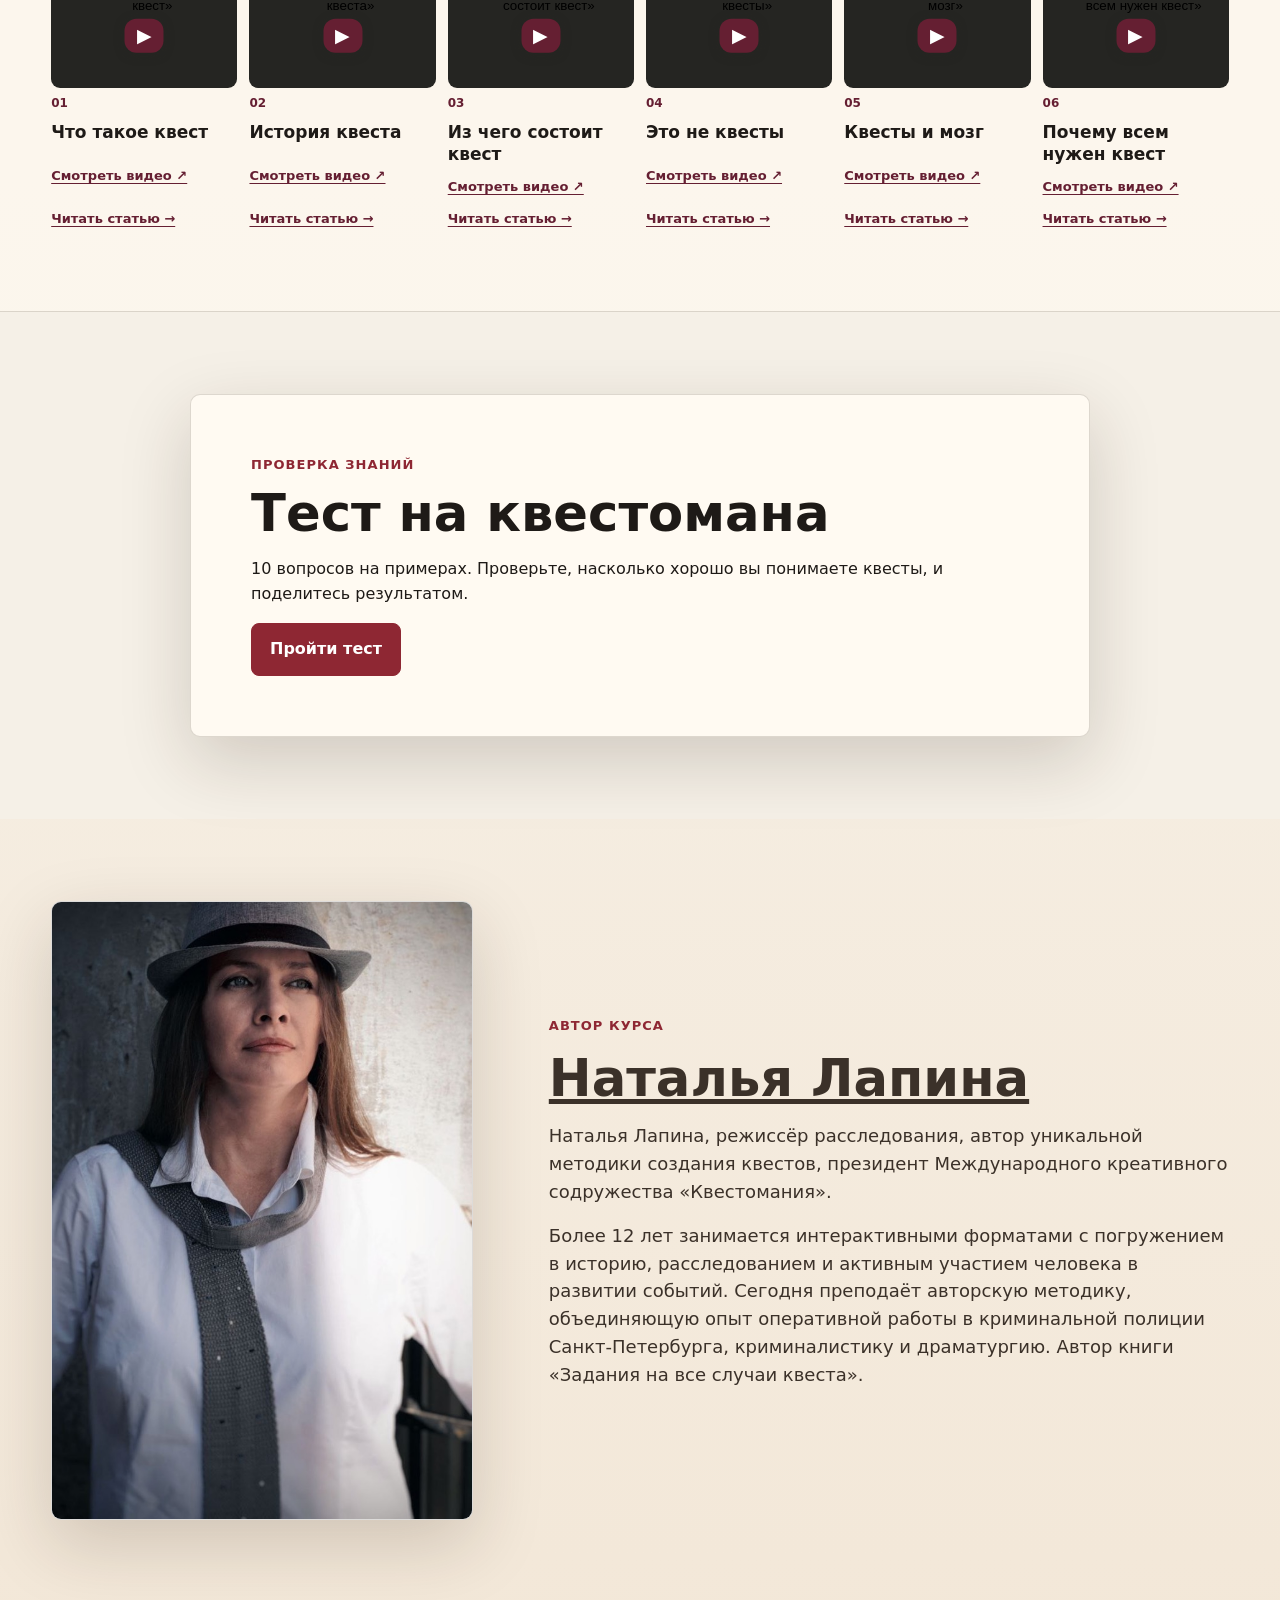
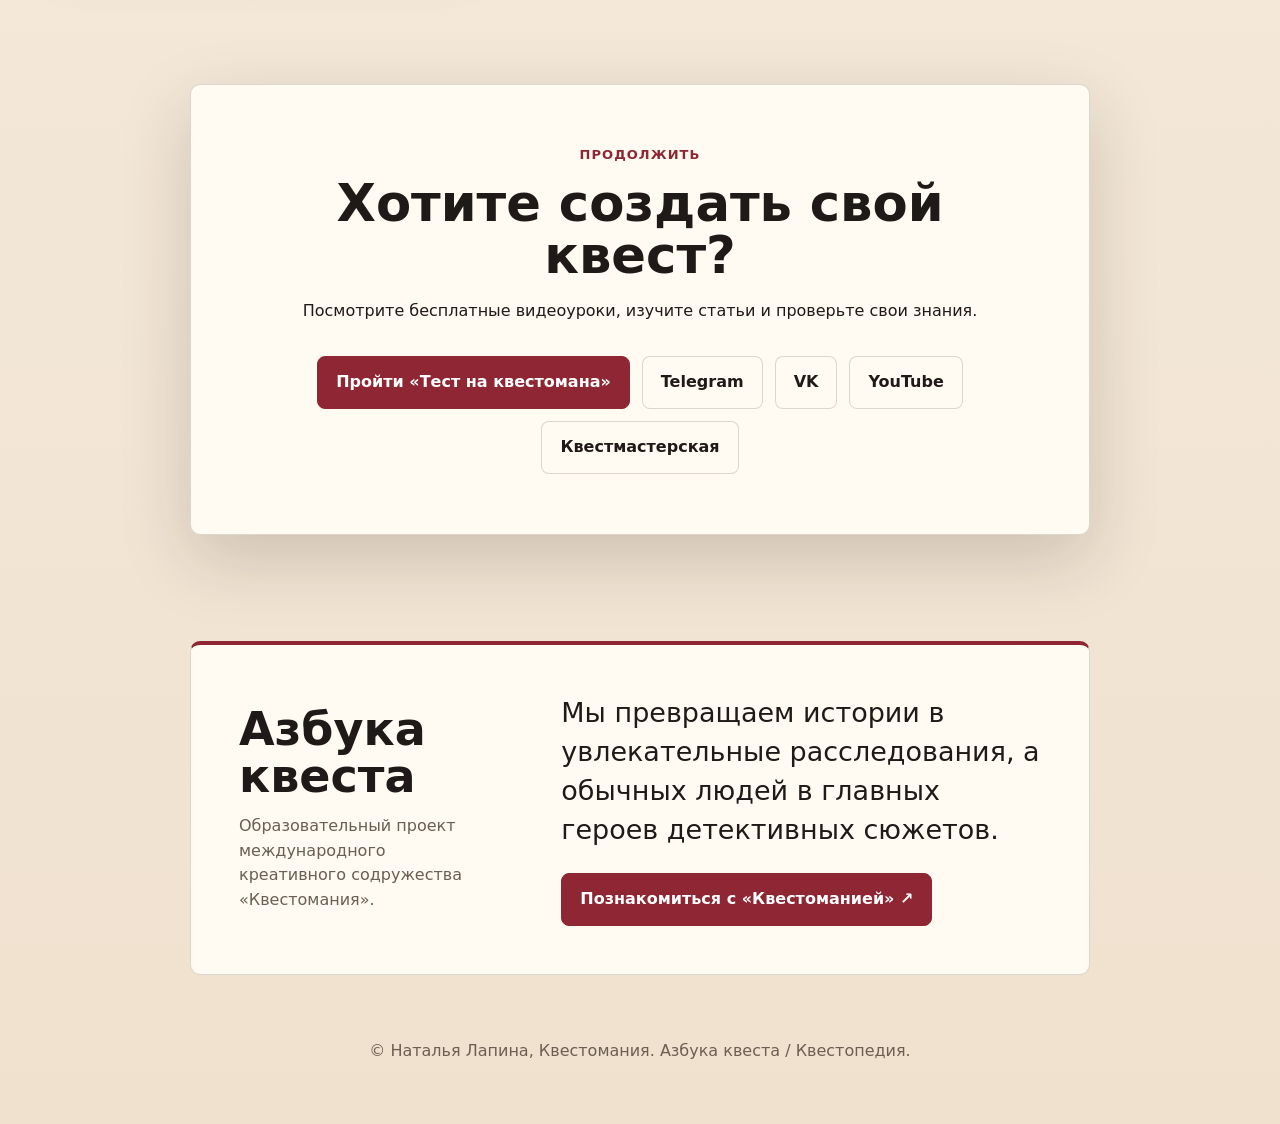
